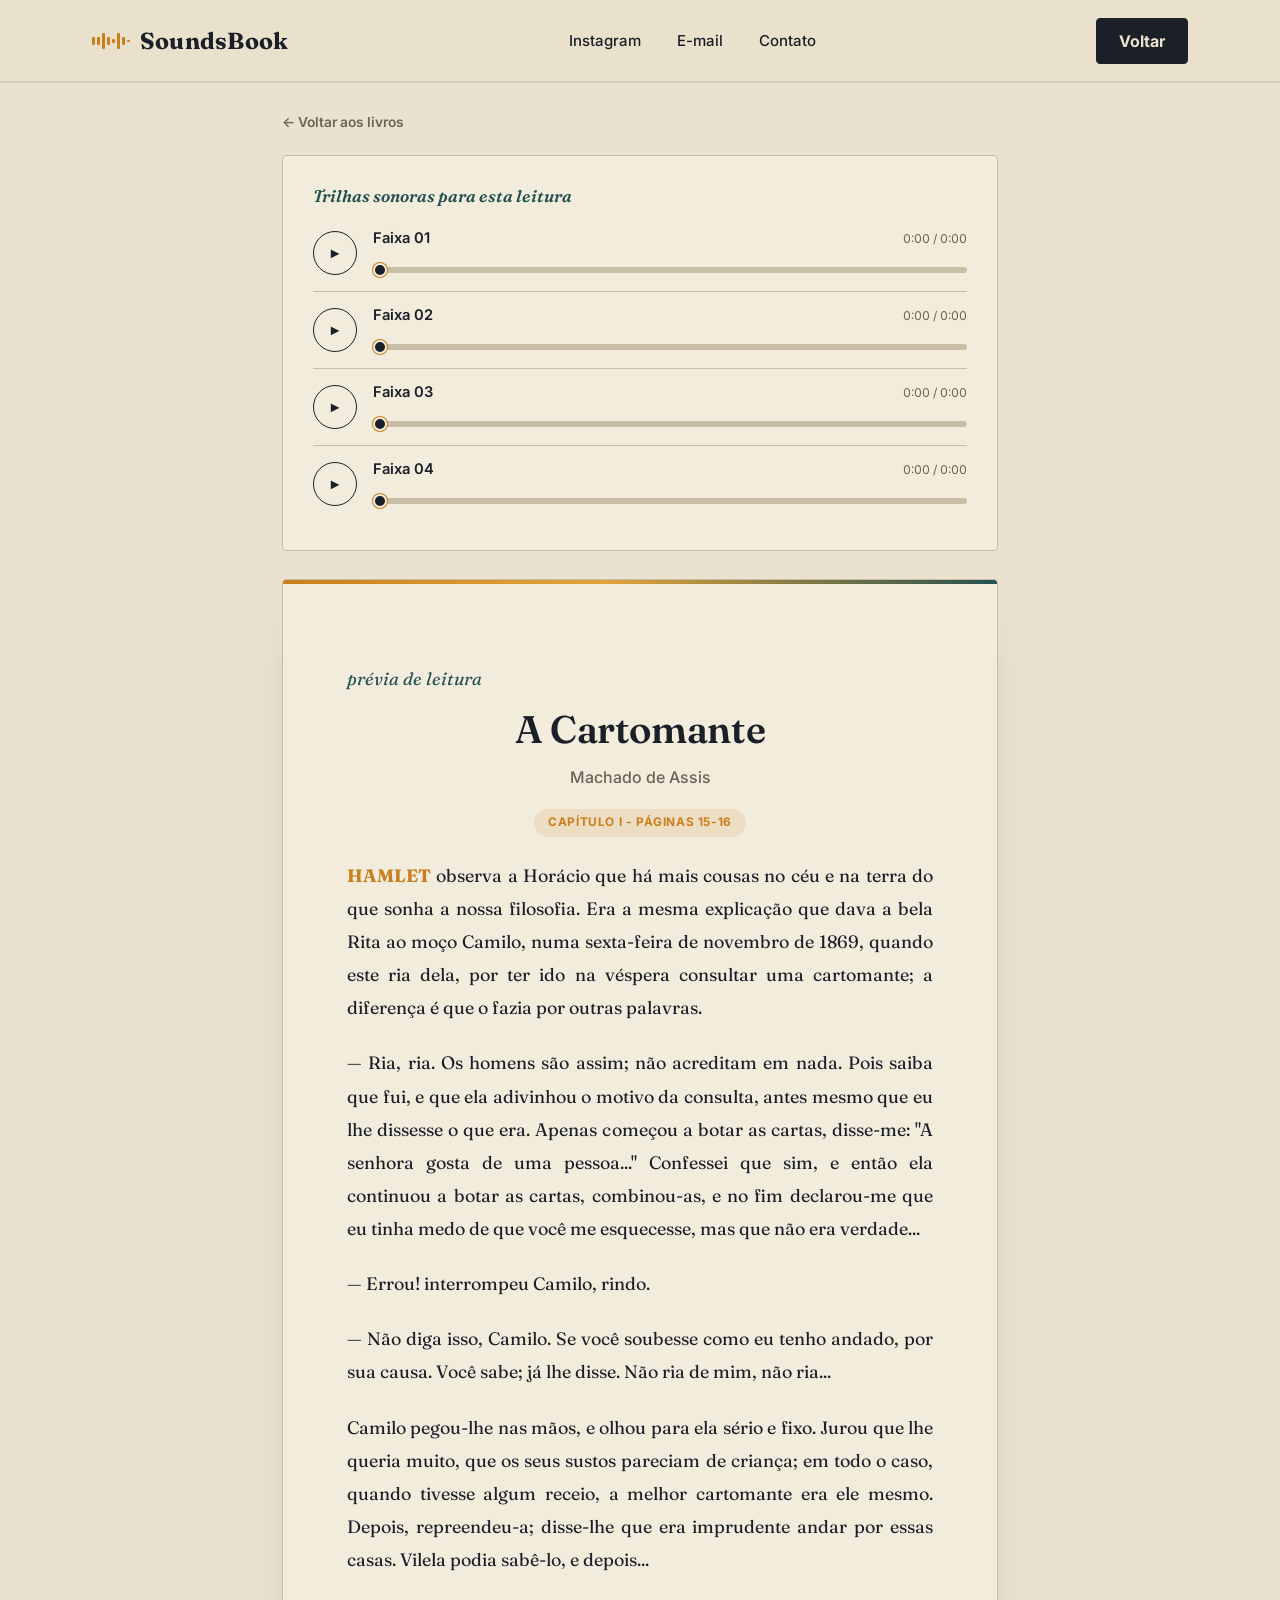
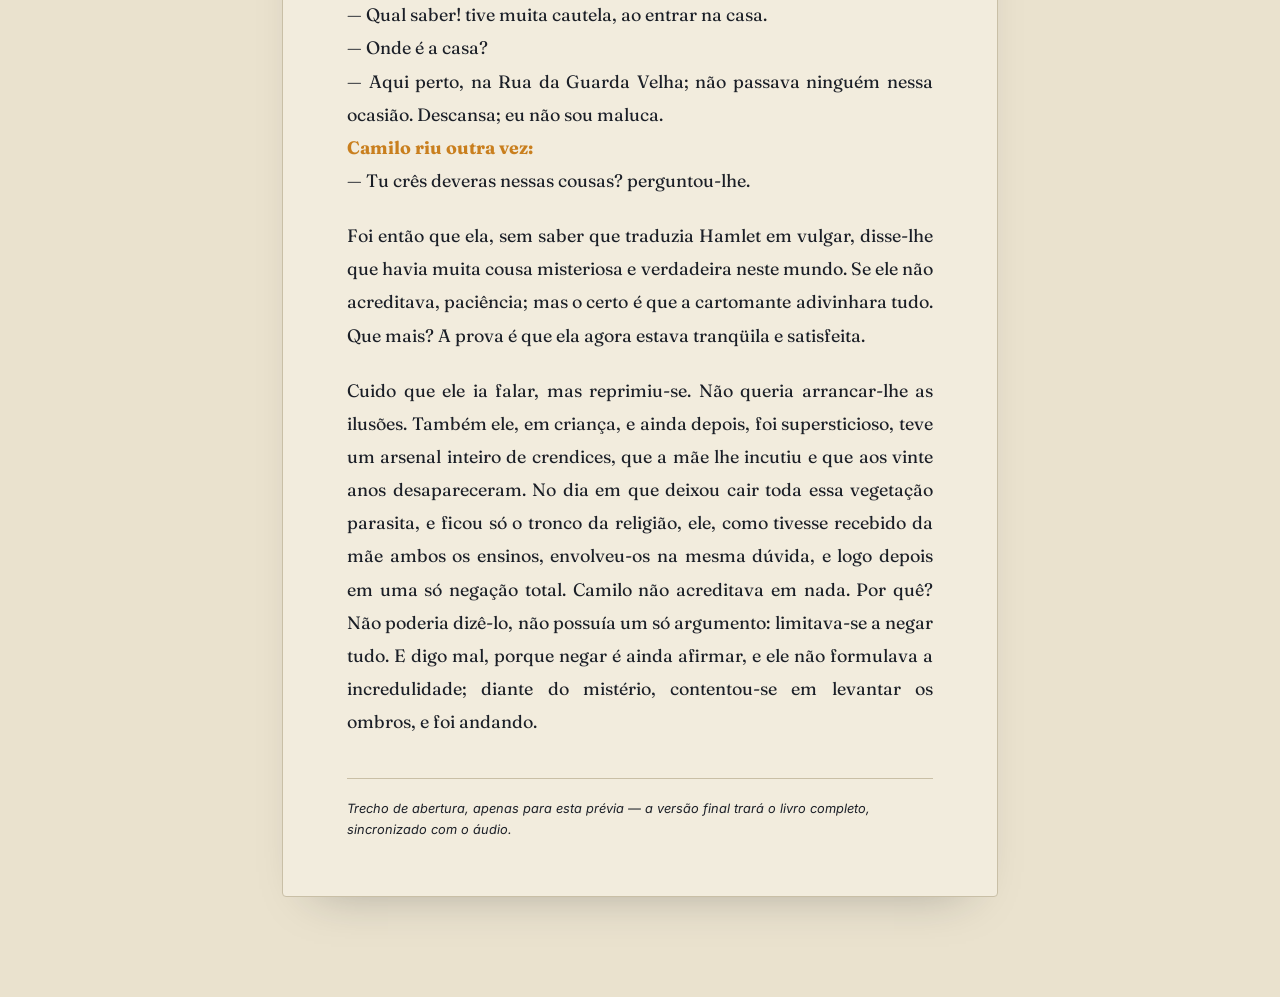
==== cartomante.html @ a09a97b8 "Upload de sites para apresentação prévia. Sites - Prévia; Confissões; Imitação de Cristo e A Cartoma" ====
<!DOCTYPE html>
<html lang="pt-BR">
<head>
    <meta charset="UTF-8">
    <meta name="viewport" content="width=device-width, initial-scale=1.0">
    <title>SoundsBook - A Cartomante - Prévia de Leitura</title>
    <link rel="stylesheet" href="cartomante.css">
    <link rel="preconnect" href="https://fonts.googleapis.com">
    <link rel="preconnect" href="https://fonts.gstatic.com" crossorigin>
    <link href="https://fonts.googleapis.com/css2?family=Fraunces:ital,opsz,wght@0,9..144,400;0,9..144,600;0,9..144,700;1,9..144,500;1,9..144,600&family=Inter:wght@400;500;600;700&display=swap" rel="stylesheet">
</head>
<body>
    <header>
        <nav>
            <a href="https://ariel1315.github.io/SoundsBook/index.html" class="logo">
                <span aria-hidden="true" class="logo_icone">
                    <span style="height: 8px; color: #E2A33B;"></span><span style="height: 8px; color: #E2A33B;"></span><span style="height: 16px; color: #23514F;"></span><span style="height: 8px; color: #E2A33B;"></span><span style="height: 4px; color: #C97F1E;"></span><span style="height: 16px; color: #E2A33B;"></span><span style="height: 8px; color: #E2A33B;"></span><span style="height: 2px; color: #23514F;"></span>
                </span>
                SoundsBook
            </a>
            <div class="menu">
                <a href="#planos">Instagram</a>
                <a href="#empresas">E-mail</a>
                <a href="#artistas">Contato</a>
            </div>
            <a href="https://ariel1315.github.io/SoundsBook/index.html" class="ler">Voltar</a>
        </nav>
    </header>

    <main>
        <div class="pagina_leitura">
            <a href="previa.html" class="trecho_voltar">&larr; Voltar aos livros</a>

            <div class="audios">
                <p class="audios_titulo">Trilhas sonoras para esta leitura</p>

                <div class="audio_player">
                    <button class="audio_botao" type="button" aria-label="Tocar Faixa 01">
                        <span class="audio_icone audio_icone_play">&#9658;</span>
                        <span class="audio_icone audio_icone_pause">&#10074;&#10074;</span>
                    </button>
                    <div class="audio_corpo">
                        <div class="audio_cabecalho">
                            <span class="audio_faixa_nome">Faixa 01</span>
                            <span class="audio_tempo"><span class="audio_atual">0:00</span> / <span class="audio_duracao">0:00</span></span>
                        </div>
                        <input class="audio_progresso" type="range" min="0" max="100" step="0.1" value="0" aria-label="Progresso da Faixa 01">
                    </div>
                    <span class="audio_ondas" aria-hidden="true"><span></span><span></span><span></span><span></span></span>
                    <audio class="audio_elemento" loop preload="metadata">
                        <source src="singer.ogg" type="audio/ogg">
                        Seu navegador não suporta o elemento de áudio.
                    </audio>
                </div>

                <div class="audio_player">
                    <button class="audio_botao" type="button" aria-label="Tocar Faixa 02">
                        <span class="audio_icone audio_icone_play">&#9658;</span>
                        <span class="audio_icone audio_icone_pause">&#10074;&#10074;</span>
                    </button>
                    <div class="audio_corpo">
                        <div class="audio_cabecalho">
                            <span class="audio_faixa_nome">Faixa 02</span>
                            <span class="audio_tempo"><span class="audio_atual">0:00</span> / <span class="audio_duracao">0:00</span></span>
                        </div>
                        <input class="audio_progresso" type="range" min="0" max="100" step="0.1" value="0" aria-label="Progresso da Faixa 02">
                    </div>
                    <span class="audio_ondas" aria-hidden="true"><span></span><span></span><span></span><span></span></span>
                    <audio class="audio_elemento" loop preload="metadata">
                        <source src="singer.ogg" type="audio/ogg">
                        Seu navegador não suporta o elemento de áudio.
                    </audio>
                </div>

                <div class="audio_player">
                    <button class="audio_botao" type="button" aria-label="Tocar Faixa 03">
                        <span class="audio_icone audio_icone_play">&#9658;</span>
                        <span class="audio_icone audio_icone_pause">&#10074;&#10074;</span>
                    </button>
                    <div class="audio_corpo">
                        <div class="audio_cabecalho">
                            <span class="audio_faixa_nome">Faixa 03</span>
                            <span class="audio_tempo"><span class="audio_atual">0:00</span> / <span class="audio_duracao">0:00</span></span>
                        </div>
                        <input class="audio_progresso" type="range" min="0" max="100" step="0.1" value="0" aria-label="Progresso da Faixa 03">
                    </div>
                    <span class="audio_ondas" aria-hidden="true"><span></span><span></span><span></span><span></span></span>
                    <audio class="audio_elemento" loop preload="metadata">
                        <source src="singer.ogg" type="audio/ogg">
                        Seu navegador não suporta o elemento de áudio.
                    </audio>
                </div>

                <div class="audio_player">
                    <button class="audio_botao" type="button" aria-label="Tocar Faixa 04">
                        <span class="audio_icone audio_icone_play">&#9658;</span>
                        <span class="audio_icone audio_icone_pause">&#10074;&#10074;</span>
                    </button>
                    <div class="audio_corpo">
                        <div class="audio_cabecalho">
                            <span class="audio_faixa_nome">Faixa 04</span>
                            <span class="audio_tempo"><span class="audio_atual">0:00</span> / <span class="audio_duracao">0:00</span></span>
                        </div>
                        <input class="audio_progresso" type="range" min="0" max="100" step="0.1" value="0" aria-label="Progresso da Faixa 04">
                    </div>
                    <span class="audio_ondas" aria-hidden="true"><span></span><span></span><span></span><span></span></span>
                    <audio class="audio_elemento" loop preload="metadata">
                        <source src="singer.ogg" type="audio/ogg">
                        Seu navegador não suporta o elemento de áudio.
                    </audio>
                </div>
            </div>

            <article class="trecho">
                <p class="trecho_leitura" style="color: #23514F;">prévia de leitura</p>
                <h1>A Cartomante</h1>
                <h3>Machado de Assis</h3>
                <span class="trecho_info">Capítulo I - páginas 15-16</span>

                <p><strong style="color: #C97F1E;">HAMLET</strong> observa a Horácio que há mais cousas no céu e na terra do que 
                sonha a nossa filosofia. Era a mesma explicação que dava a bela Rita ao 
                moço Camilo, numa sexta-feira de novembro de 1869, quando este ria dela, 
                por ter ido na véspera consultar uma cartomante; a diferença é que o fazia 
                por outras palavras.</p>
                <p>— Ria, ria. Os homens são assim; não acreditam em nada. Pois saiba que 
                fui, e que ela adivinhou o motivo da consulta, antes mesmo que eu lhe 
                dissesse o que era. Apenas começou a botar as cartas, disse-me: "A senhora 
                gosta de uma pessoa..." Confessei que sim, e então ela continuou a botar as 
                cartas, combinou-as, e no fim declarou-me que eu tinha medo de que você 
                me esquecesse, mas que não era verdade...</p>

                <p>— Errou! interrompeu Camilo, rindo.</p>

                <p>— Não diga isso, Camilo. Se você soubesse como eu tenho andado, por sua causa. Você sabe; já lhe disse. Não ria de mim, não ria...</p>

                <p>Camilo pegou-lhe nas mãos, e olhou para ela sério e fixo. Jurou que lhe 
                queria muito, que os seus sustos pareciam de criança; em todo o caso, 
                quando tivesse algum receio, a melhor cartomante era ele mesmo. Depois, 
                repreendeu-a; disse-lhe que era imprudente andar por essas casas. Vilela 
                podia sabê-lo, e depois...</p>

                <p>— Qual saber! tive muita cautela, ao entrar na casa.<br>— Onde é a casa?<br>— Aqui perto, na Rua da Guarda Velha; não passava ninguém nessa 
                ocasião. Descansa; eu não sou maluca.<br><strong style="color: #C97F1E;">Camilo riu outra vez:<br></strong>  
                — Tu crês deveras nessas cousas? perguntou-lhe. </p>

                <p>Foi então que ela, sem saber que traduzia Hamlet em vulgar, disse-lhe que 
                havia muita cousa misteriosa e verdadeira neste mundo. Se ele não 
                acreditava, paciência; mas o certo é que a cartomante adivinhara tudo. Que 
                mais? A prova é que ela agora estava tranqüila e satisfeita.</p>

                <p>Cuido que ele ia falar, mas reprimiu-se. Não queria arrancar-lhe as 
                ilusões. Também ele, em criança, e ainda depois, foi supersticioso, teve um 
                arsenal inteiro de crendices, que a mãe lhe incutiu e que aos vinte anos 
                desapareceram. No dia em que deixou cair toda essa vegetação parasita, e 
                ficou só o tronco da religião, ele, como tivesse recebido da mãe ambos os 
                ensinos, envolveu-os na mesma dúvida, e logo depois em uma só negação 
                total. Camilo não acreditava em nada. Por quê? Não poderia dizê-lo, não 
                possuía um só argumento: limitava-se a negar tudo. E digo mal, porque 
                negar é ainda afirmar, e ele não formulava a incredulidade; diante do 
                mistério, contentou-se em levantar os ombros, e foi andando.</p>

                <p class="trecho_fonte">Trecho de abertura, apenas para esta prévia — a versão final trará o livro completo, sincronizado com o áudio.</p>
            </article>
        </div>
    </main>

    <script src="confissoes.js" defer></script>

</body>
</html>
---- cartomante.css ----
@charset 'UTF-8';

* {
    margin: 0;
    padding: 0;
    box-sizing: border-box;
}

html {
    scroll-behavior: smooth;
}

body {
    font-family: 'Inter', sans-serif;
    background: #EAE2CE;
    color: #1B1f27;
    line-height: 1.5;
    -webkit-font-smoothing: antialiased;
}

a {
    color: inherit;
    text-decoration: none;
}

ul {
    list-style: none;
}

header {
    position: fixed;
    top: 0;
    left: 0;
    right: 0;
    z-index: 100;
    background-color: rgba(234, 226, 206, 0.8);
    backdrop-filter: blur(10px);
    border-bottom: 1px solid rgba(0, 0, 0, 0.1);
    box-shadow: inset 0 -1px 0 rgba(0, 0, 0, 0.1);
}

nav {
    display: flex;
    justify-content: space-between;
    align-items: center;
    padding: 18px 32px;
    max-width: 1160px;
    margin: 0 auto;
}

.logo {
    font-family: 'Fraunces', serif;
    font-weight: 700;
    font-size: 1.45rem;
    letter-spacing: 0.01em;
    display: flex;
    align-items: center;
    gap: 10px;
    color: #1B1f27;
}

.logo_icone {
    display: flex;
    align-items: center;
    gap: 2px;
    height: 18px;
}

.logo_icone span {
    width: 3px;
    background: #c97f1e;
    border-radius: 1px;
}

.ler {
    background: #1b1f27;
    color: #EAE2CE;
    padding: 10px 22px;
    border-radius: 4px;
    font-weight: bold;
    border: 1px solid #1b1f27;
}

.ler:hover {
    background: transparent;
    color: #1b1f27;
    font-weight: normal;
    transition: all 0.3s ease-in-out;
}

.menu {
    display: flex;
    gap: 36px;
    font-size: 0.94rem;
    font-weight: 500;
}

.menu a {
    position: relative;
    padding: 4px 0;
    color: #1B1f27;
}

.menu a::after {
    content: '';
    position: absolute;
    left: 0;
    bottom: 0;
    width: 0;
    height: 1.5px;
    background-color: #c97f1e;
    transition: width 0.3s ease;
}

.menu a:hover::after {
    width: 100%;
}

main {
    padding-top: 109px;
}

.pagina_leitura {
    max-width: 780px;
    margin: 0 auto;
    padding: 0 32px 100px;
}

.trecho_voltar {
    display: inline-flex;
    align-items: center;
    gap: 6px;
    font-family: 'Inter', sans-serif;
    font-size: 0.86rem;
    font-weight: 600;
    color: #6B6355;
    margin-bottom: 22px;
    transition: color 0.2s ease;
}

.trecho_voltar:hover {
    color: #1b1f27;
}


.audios {
    background: #F2ECDD;
    border: 1px solid #C9BFA6;
    border-radius: 4px;
    padding: 28px 30px;
    margin-bottom: 28px;
}

.audios_titulo {
    font-family: 'Fraunces', serif;
    font-style: italic;
    font-weight: 600;
    font-size: 1.05rem;
    color: #23514F;
    margin-bottom: 18px;
}

.audio_player {
    display: flex;
    align-items: center;
    gap: 16px;
    padding: 12px 0;
    border-top: 1px solid #C9BFA6;
}

.audio_player:first-of-type {
    border-top: none;
    padding-top: 0;
}

.audio_botao {
    flex: 0 0 auto;
    width: 44px;
    height: 44px;
    border-radius: 50%;
    border: 1.5px solid #1b1f27;
    background: transparent;
    color: #1b1f27;
    font-size: 0.9rem;
    cursor: pointer;
    display: flex;
    align-items: center;
    justify-content: center;
    transition: background 0.2s ease, color 0.2s ease, border-color 0.2s ease;
}

.audio_botao:hover {
    background: #1b1f27;
    color: #EAE2CE;
}

.audio_icone {
    display: block;
    line-height: 1;
}

.audio_icone_pause {
    display: none;
    font-size: 0.78rem;
    letter-spacing: -1px;
}

.audio_player.tocando .audio_botao {
    background: #C97F1E;
    border-color: #C97F1E;
    color: #1b1f27;
}

.audio_player.tocando .audio_icone_play {
    display: none;
}

.audio_player.tocando .audio_icone_pause {
    display: block;
}

.audio_corpo {
    flex: 1;
    min-width: 0;
}

.audio_cabecalho {
    display: flex;
    align-items: baseline;
    justify-content: space-between;
    gap: 10px;
    margin-bottom: 6px;
}

.audio_faixa_nome {
    font-size: 0.92rem;
    font-weight: 600;
    color: #1b1f27;
}

.audio_tempo {
    flex: 0 0 auto;
    font-size: 0.76rem;
    font-variant-numeric: tabular-nums;
    color: #6B6355;
}


.audio_progresso {
    -webkit-appearance: none;
    appearance: none;
    width: 100%;
    height: 6px;
    border-radius: 4px;
    background: linear-gradient(to right, #C97F1E var(--progresso, 0%), #C9BFA6 var(--progresso, 0%));
    cursor: pointer;
    outline: none;
}

.audio_progresso::-webkit-slider-thumb {
    -webkit-appearance: none;
    appearance: none;
    width: 14px;
    height: 14px;
    border-radius: 50%;
    background: #1b1f27;
    border: 2px solid #F2ECDD;
    box-shadow: 0 0 0 1px #C97F1E;
    cursor: pointer;
    margin-top: 0;
}

.audio_progresso::-moz-range-thumb {
    width: 14px;
    height: 14px;
    border-radius: 50%;
    background: #1b1f27;
    border: 2px solid #F2ECDD;
    box-shadow: 0 0 0 1px #C97F1E;
    cursor: pointer;
}

.audio_progresso::-moz-range-track {
    height: 6px;
    border-radius: 4px;
    background: transparent;
}

.audio_ondas {
    flex: 0 0 auto;
    display: none;
    align-items: flex-end;
    gap: 2px;
    height: 18px;
    width: 20px;
}

.audio_player.tocando .audio_ondas {
    display: flex;
}

.audio_ondas span {
    width: 3px;
    background: #C97F1E;
    border-radius: 1px;
    height: 4px;
    transform-origin: bottom;
    animation: onda 0.9s ease-in-out infinite;
}

.audio_ondas span:nth-child(2) {
    animation-delay: 0.15s;
}

.audio_ondas span:nth-child(3) {
    animation-delay: 0.3s;
}

.audio_ondas span:nth-child(4) {
    animation-delay: 0.45s;
}

@keyframes onda {
    0%, 100% {
        height: 4px;
    }
    50% {
        height: 18px;
    }
}


.trecho {
    background: #F2ECDD;
    border: 1px solid #C9BFA6;
    border-radius: 4px;
    padding: 56px 64px;
    box-shadow: 0 24px 48px -32px rgba(27, 31, 39, 0.35);
    position: relative;
    overflow: hidden;
}

.trecho::before {
    content: '';
    position: absolute;
    top: 0;
    left: 0;
    right: 0;
    height: 4px;
    background: linear-gradient(90deg, #C97F1E, #E2A33B 45%, #23514F);
}

.trecho_leitura {
    font-family: 'Fraunces', serif;
    font-style: italic;
    font-size: 0.98rem;
    text-align: center;
    margin-bottom: 6px;
}

.trecho h1 {
    font-family: 'Fraunces', serif;
    font-weight: 600;
    font-size: 2.4rem;
    letter-spacing: -0.01em;
    text-align: center;
}

.trecho h3 {
    font-family: 'Inter', sans-serif;
    font-weight: 500;
    font-size: 1rem;
    color: #6B6355;
    text-align: center;
    margin-top: 6px;
}

.trecho_info {
    display: block;
    width: fit-content;
    margin: 20px auto 0;
    font-family: 'Inter', sans-serif;
    font-size: 0.74rem;
    font-weight: 700;
    letter-spacing: 0.05em;
    text-transform: uppercase;
    color: #C97F1E;
    background: rgba(201, 127, 30, 0.14);
    padding: 5px 14px;
    border-radius: 20px;
}

.trecho h4 {
    font-family: 'Fraunces', serif;
    font-style: italic;
    font-weight: 600;
    font-size: 1.2rem;
    color: #1b1f27;
    text-align: center;
    margin-top: 44px;
    padding-top: 28px;
    border-top: 1px solid #C9BFA6;
}

.trecho p {
    font-family: 'Fraunces', serif;
    font-size: 1.12rem;
    line-height: 1.85;
    color: #1B1f27;
    text-align: justify;
    hyphens: auto;
    margin-top: 22px;
}

.trecho p:first-of-type {
    margin-top: 26px;
}

.versiculo {
    font-family: 'Inter', sans-serif;
    font-weight: 700;
    font-size: 0.7rem;
    color: #C97F1E;
    margin-right: 4px;
}

.trecho_fonte {
    font-family: 'Inter', sans-serif !important;
    font-style: italic;
    font-size: 0.8rem !important;
    line-height: 1.6 !important;
    color: #9B9273;
    text-align: left !important;
    margin-top: 40px !important;
    padding-top: 20px;
    border-top: 1px solid #C9BFA6;
}


@media (max-width: 900px) {
    .menu {
        display: none;
    }

    .trecho {
        padding: 40px 28px;
    }

    .trecho h1 {
        font-size: 1.9rem;
    }
}

@media (max-width: 560px) {
    .pagina_leitura {
        padding: 0 20px 70px;
    }

    .audios {
        padding: 22px 18px;
    }

    .audio_player {
        gap: 10px;
    }

    .audio_botao {
        width: 38px;
        height: 38px;
        font-size: 0.78rem;
    }

    .audio_faixa_nome {
        font-size: 0.86rem;
    }

    .audio_tempo {
        font-size: 0.7rem;
    }

    .audio_ondas {
        display: none !important;
    }

    .trecho {
        padding: 32px 20px;
    }

    .trecho p {
        text-align: left;
        hyphens: none;
    }
}

@media (max-width: 380px) {
    .audio_cabecalho {
        flex-direction: column;
        align-items: flex-start;
        gap: 2px;
    }
}
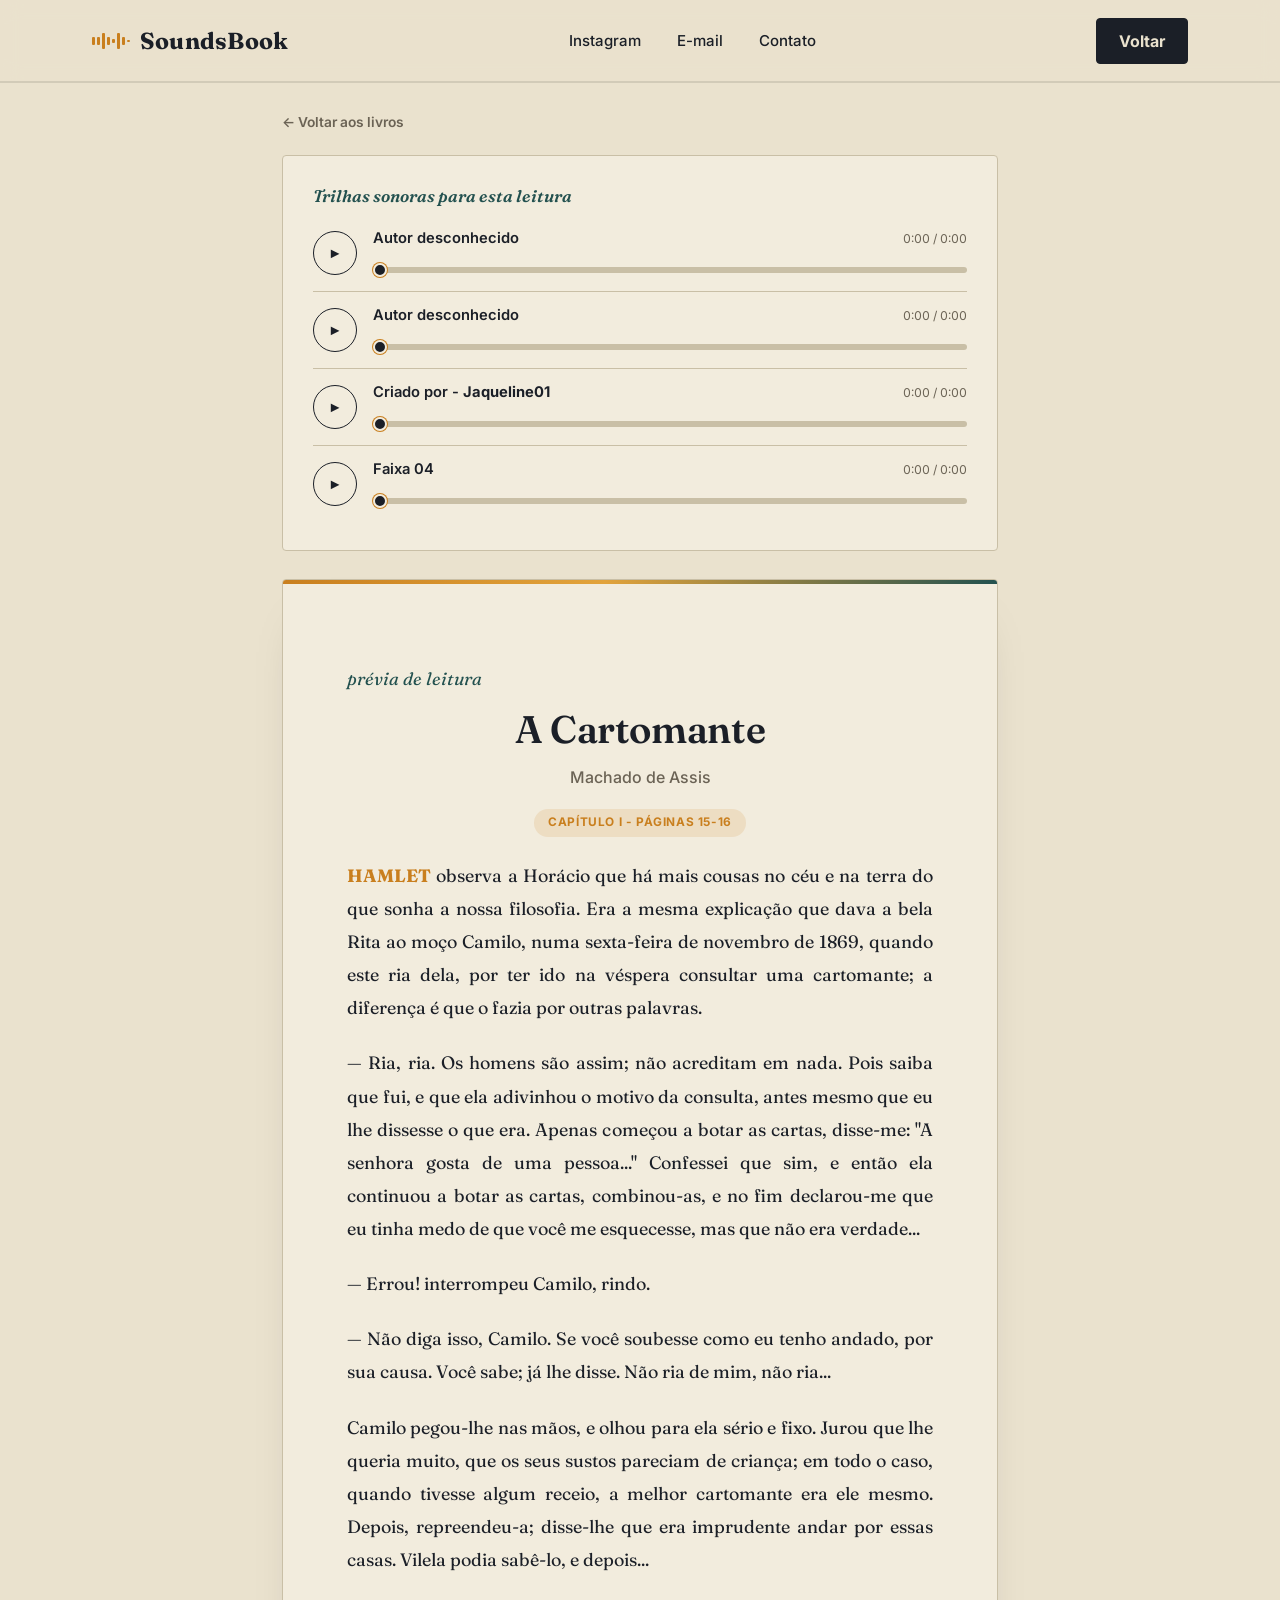
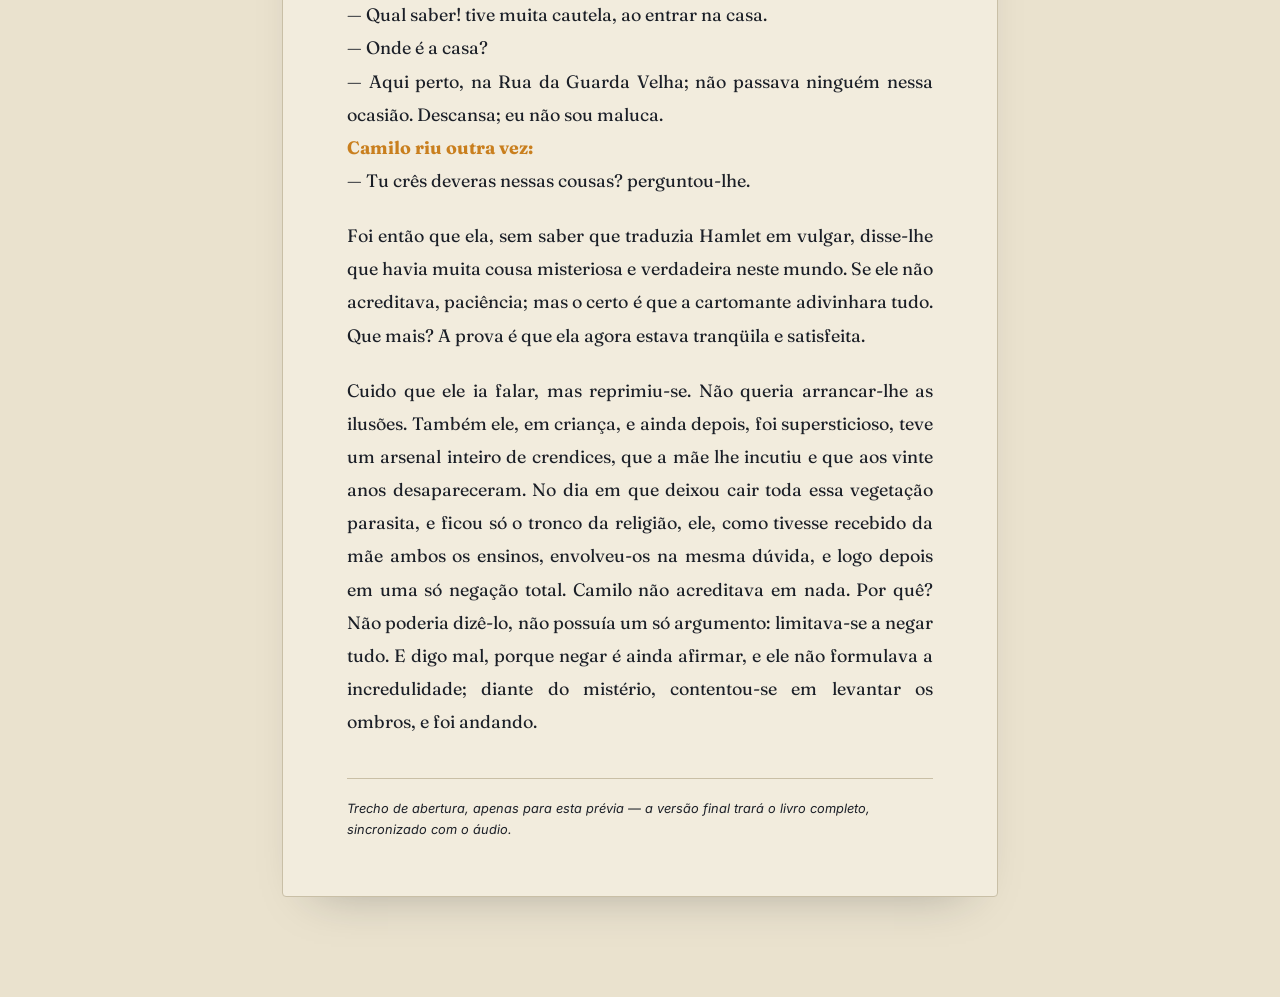
==== commit 3c3dcdcb: "Fix HTML encoding issues in cartomante.html" ====
--- a/cartomante.html
+++ b/cartomante.html
@@ -19,8 +19,8 @@
                 SoundsBook
             </a>
             <div class="menu">
-                <a href="#planos">Instagram</a>
-                <a href="#empresas">E-mail</a>
+                <a href="https://www.instagram.com/sounds.book/?utm_source=ig_web_button_share_sheet">Instagram</a>
+                <a href="sunds.book1@gmail.com">E-mail</a>
                 <a href="#artistas">Contato</a>
             </div>
             <a href="https://ariel1315.github.io/SoundsBook/index.html" class="ler">Voltar</a>
@@ -41,14 +41,14 @@
                     </button>
                     <div class="audio_corpo">
                         <div class="audio_cabecalho">
-                            <span class="audio_faixa_nome">Faixa 01</span>
+                            <span class="audio_faixa_nome">Autor desconhecido</span>
                             <span class="audio_tempo"><span class="audio_atual">0:00</span> / <span class="audio_duracao">0:00</span></span>
                         </div>
                         <input class="audio_progresso" type="range" min="0" max="100" step="0.1" value="0" aria-label="Progresso da Faixa 01">
                     </div>
                     <span class="audio_ondas" aria-hidden="true"><span></span><span></span><span></span><span></span></span>
                     <audio class="audio_elemento" loop preload="metadata">
-                        <source src="singer.ogg" type="audio/ogg">
+                        <source src="faixa1.mp4" type="audio/mp4">
                         Seu navegador não suporta o elemento de áudio.
                     </audio>
                 </div>
@@ -60,14 +60,14 @@
                     </button>
                     <div class="audio_corpo">
                         <div class="audio_cabecalho">
-                            <span class="audio_faixa_nome">Faixa 02</span>
+                            <span class="audio_faixa_nome">Autor desconhecido</span>
                             <span class="audio_tempo"><span class="audio_atual">0:00</span> / <span class="audio_duracao">0:00</span></span>
                         </div>
                         <input class="audio_progresso" type="range" min="0" max="100" step="0.1" value="0" aria-label="Progresso da Faixa 02">
                     </div>
                     <span class="audio_ondas" aria-hidden="true"><span></span><span></span><span></span><span></span></span>
                     <audio class="audio_elemento" loop preload="metadata">
-                        <source src="singer.ogg" type="audio/ogg">
+                        <source src="Faixa2.mp4" type="audio/mp4">
                         Seu navegador não suporta o elemento de áudio.
                     </audio>
                 </div>
@@ -79,14 +79,14 @@
                     </button>
                     <div class="audio_corpo">
                         <div class="audio_cabecalho">
-                            <span class="audio_faixa_nome">Faixa 03</span>
+                            <span class="audio_faixa_nome">Criado por - <strong>Jaqueline01</strong></span>
                             <span class="audio_tempo"><span class="audio_atual">0:00</span> / <span class="audio_duracao">0:00</span></span>
                         </div>
                         <input class="audio_progresso" type="range" min="0" max="100" step="0.1" value="0" aria-label="Progresso da Faixa 03">
                     </div>
                     <span class="audio_ondas" aria-hidden="true"><span></span><span></span><span></span><span></span></span>
                     <audio class="audio_elemento" loop preload="metadata">
-                        <source src="singer.ogg" type="audio/ogg">
+                        <source src="jaque.mp4" type="audio/mp4">
                         Seu navegador não suporta o elemento de áudio.
                     </audio>
                 </div>
@@ -167,4 +167,4 @@
     <script src="confissoes.js" defer></script>
 
 </body>
-</html>+</html>
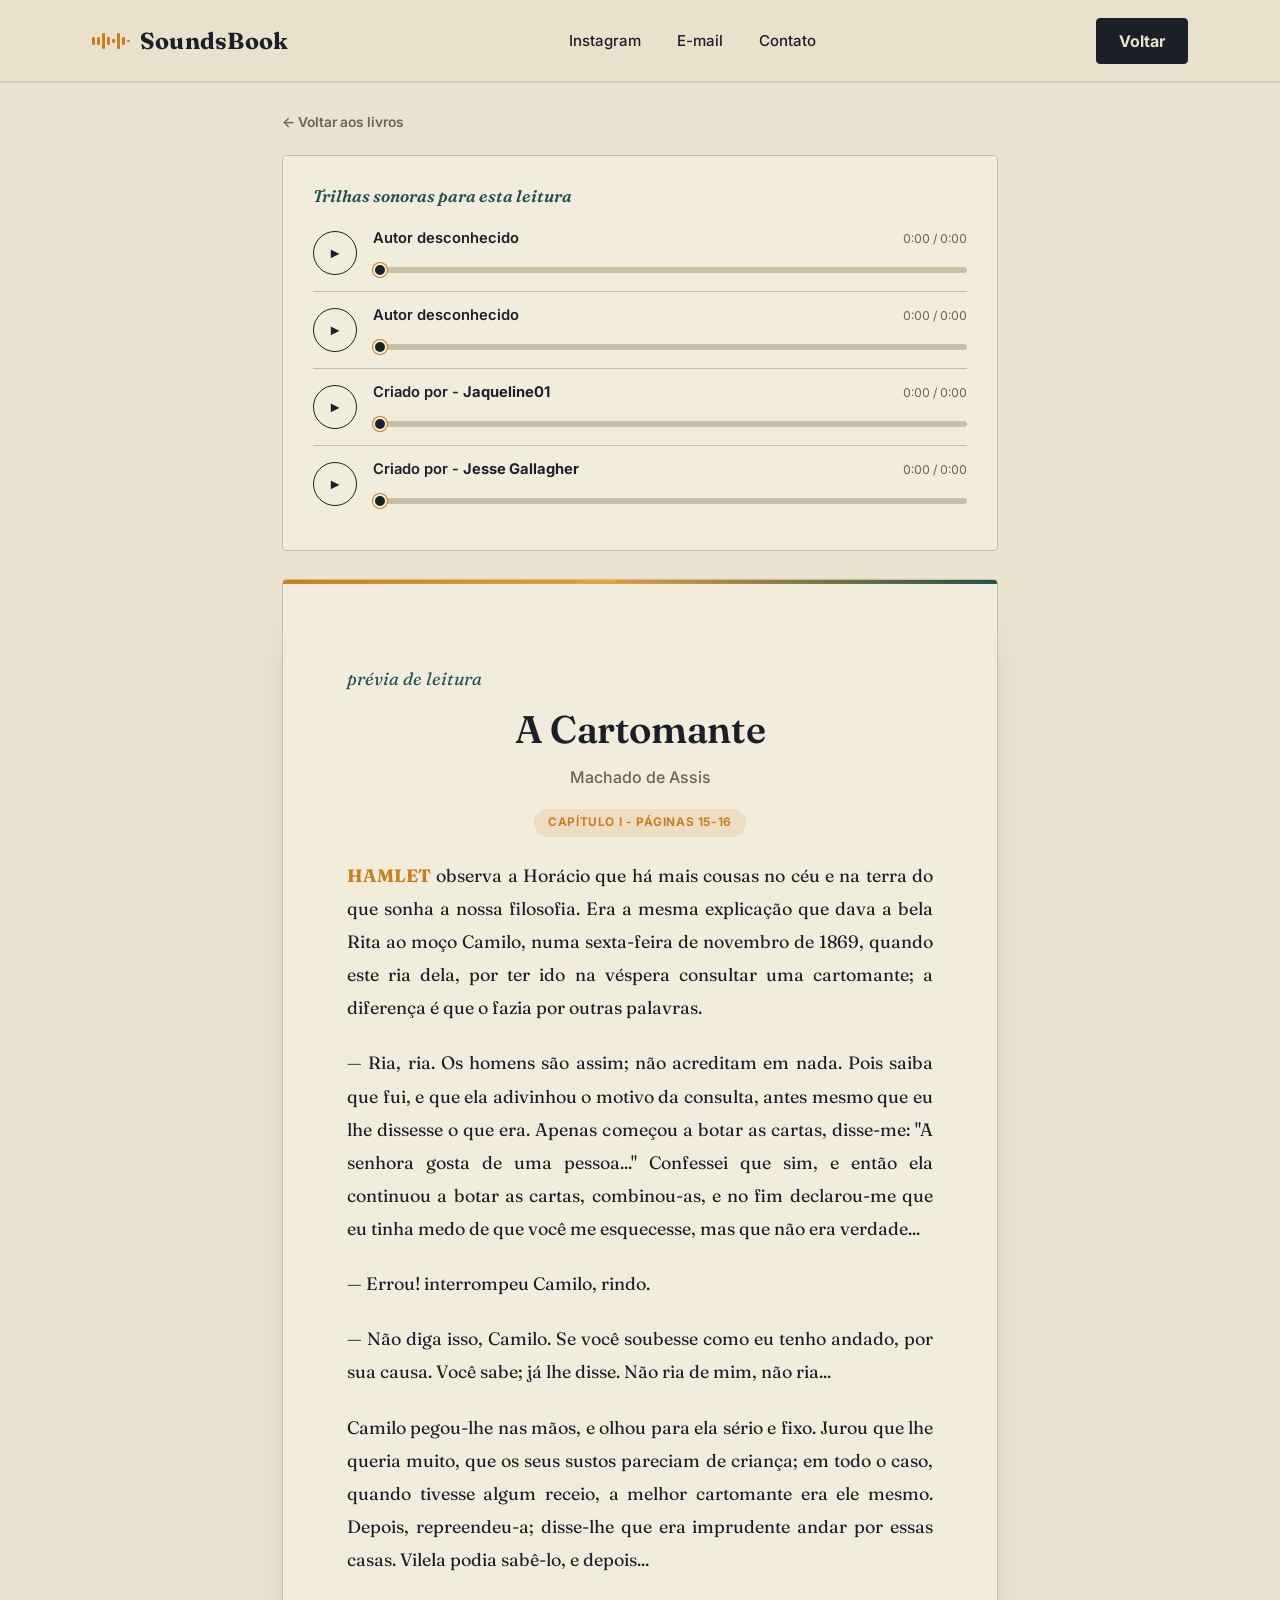
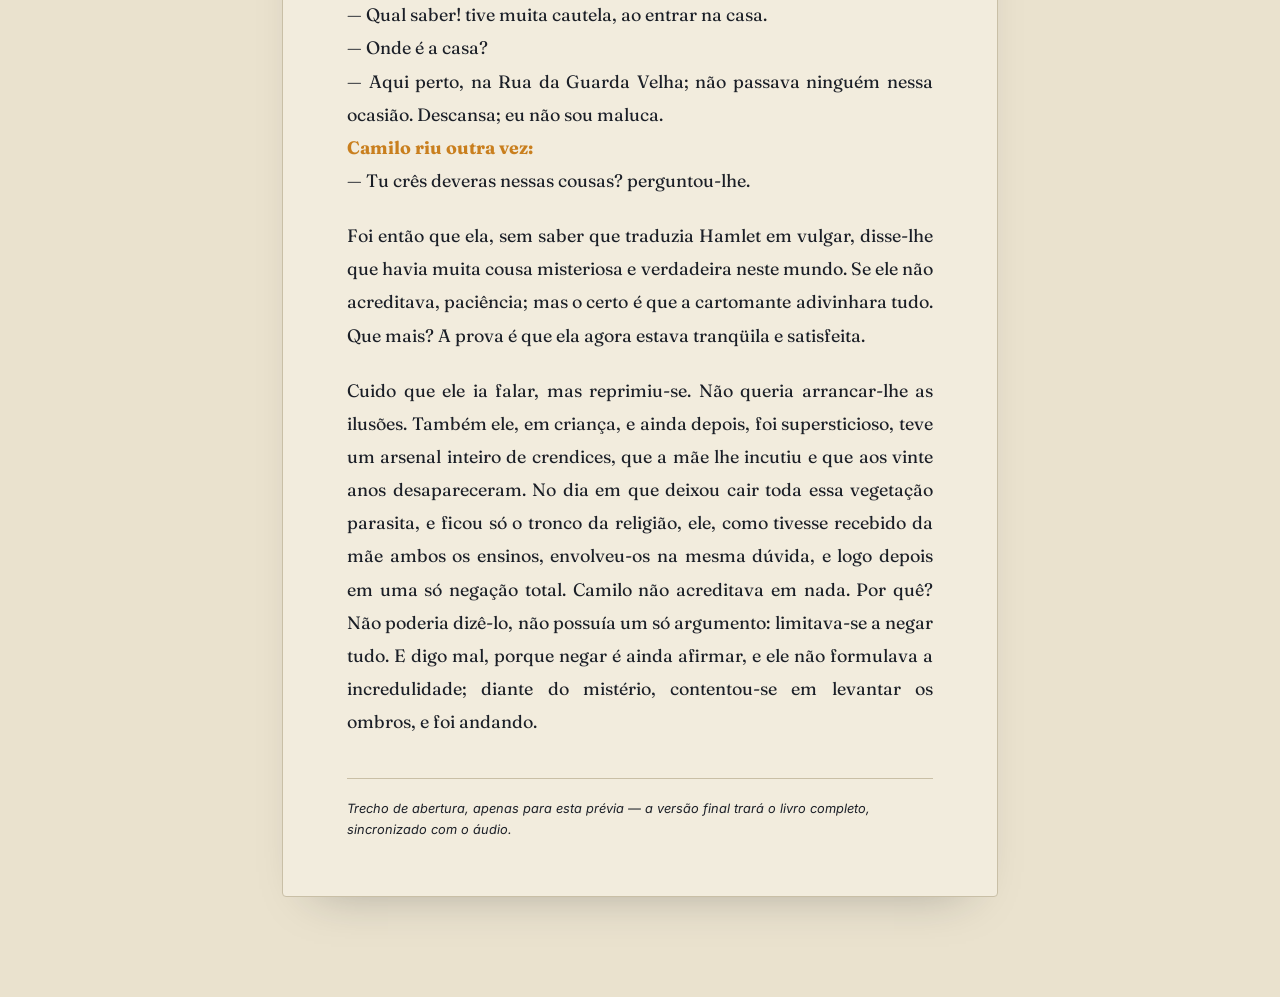
==== commit 3034e4d2: "Fix HTML formatting and restore content" ====
--- a/cartomante.html
+++ b/cartomante.html
@@ -98,14 +98,14 @@
                     </button>
                     <div class="audio_corpo">
                         <div class="audio_cabecalho">
-                            <span class="audio_faixa_nome">Faixa 04</span>
+                            <span class="audio_faixa_nome">Criado por - <strong>Jesse Gallagher</strong></span>
                             <span class="audio_tempo"><span class="audio_atual">0:00</span> / <span class="audio_duracao">0:00</span></span>
                         </div>
                         <input class="audio_progresso" type="range" min="0" max="100" step="0.1" value="0" aria-label="Progresso da Faixa 04">
                     </div>
                     <span class="audio_ondas" aria-hidden="true"><span></span><span></span><span></span><span></span></span>
                     <audio class="audio_elemento" loop preload="metadata">
-                        <source src="singer.ogg" type="audio/ogg">
+                        <source src="Spirit of Fire - Jesse Gallagher.mp3" type="audio/mpeg">
                         Seu navegador não suporta o elemento de áudio.
                     </audio>
                 </div>
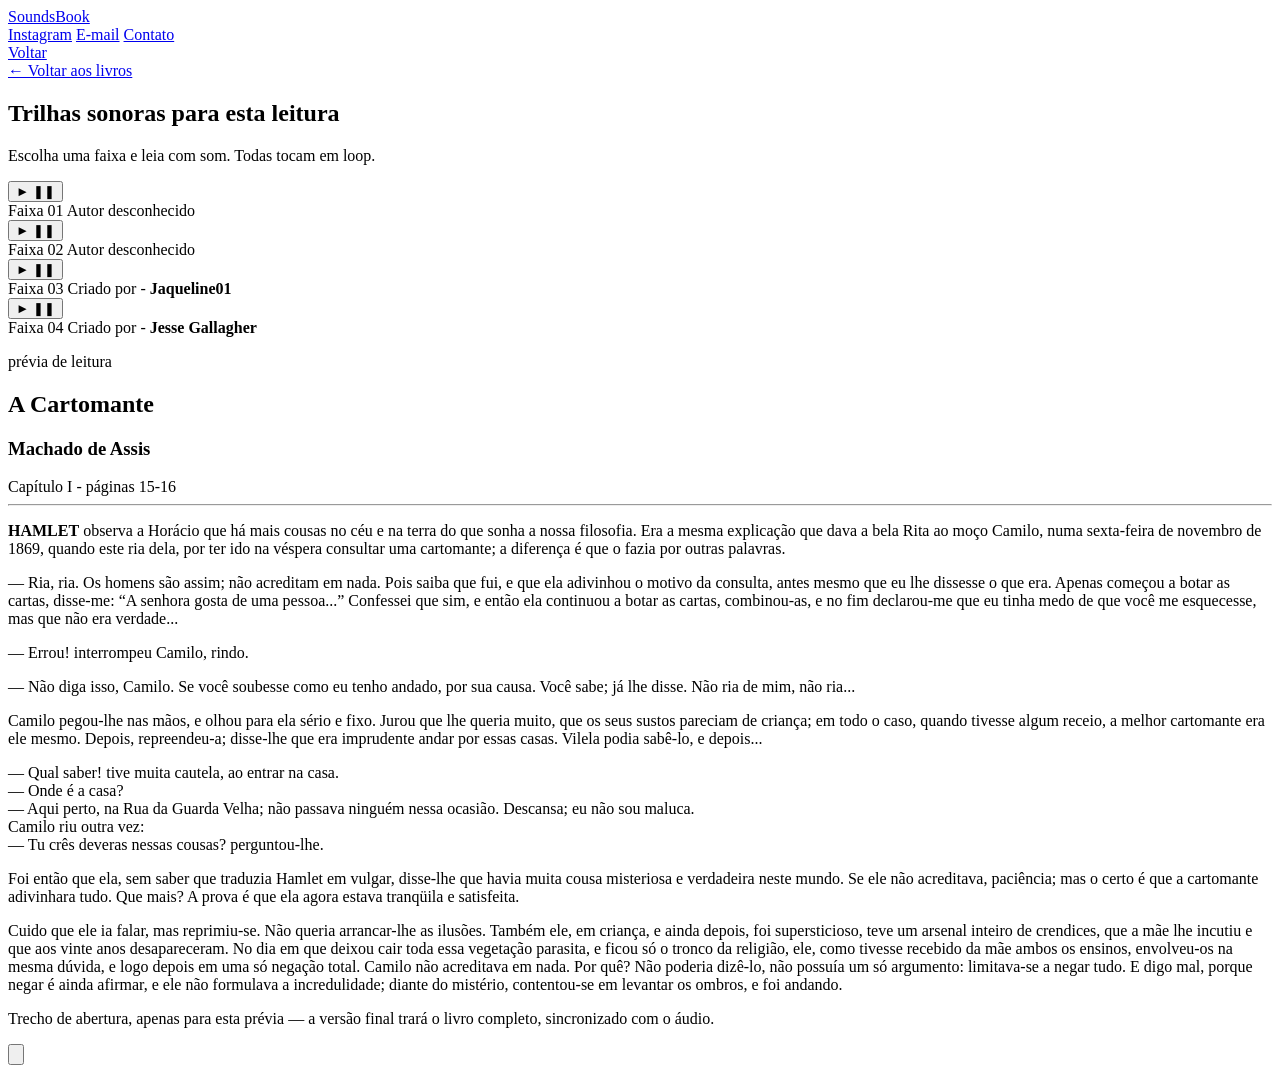
==== commit ed6d8356: "Refactor cartomante.html with new styles and scripts Updated the HTML structure and linked new CSS a" ====
--- a/cartomante.html
+++ b/cartomante.html
@@ -4,7 +4,8 @@
     <meta charset="UTF-8">
     <meta name="viewport" content="width=device-width, initial-scale=1.0">
     <title>SoundsBook - A Cartomante - Prévia de Leitura</title>
-    <link rel="stylesheet" href="cartomante.css">
+    <link rel="stylesheet" href="leitura.css">
+    <script src="modo_escuro.js"></script>
     <link rel="preconnect" href="https://fonts.googleapis.com">
     <link rel="preconnect" href="https://fonts.gstatic.com" crossorigin>
     <link href="https://fonts.googleapis.com/css2?family=Fraunces:ital,opsz,wght@0,9..144,400;0,9..144,600;0,9..144,700;1,9..144,500;1,9..144,600&family=Inter:wght@400;500;600;700&display=swap" rel="stylesheet">
@@ -19,8 +20,8 @@
                 SoundsBook
             </a>
             <div class="menu">
-                <a href="https://www.instagram.com/sounds.book/?utm_source=ig_web_button_share_sheet">Instagram</a>
-                <a href="sunds.book1@gmail.com">E-mail</a>
+                <a href="https://www.instagram.com/sounds.book/" target="_blank" rel="noopener">Instagram</a>
+                <a href="mailto:sunds.book1@gmail.com">E-mail</a>
                 <a href="#artistas">Contato</a>
             </div>
             <a href="https://ariel1315.github.io/SoundsBook/index.html" class="ler">Voltar</a>
@@ -31,140 +32,116 @@
         <div class="pagina_leitura">
             <a href="previa.html" class="trecho_voltar">&larr; Voltar aos livros</a>
 
-            <div class="audios">
-                <p class="audios_titulo">Trilhas sonoras para esta leitura</p>
-
-                <div class="audio_player">
-                    <button class="audio_botao" type="button" aria-label="Tocar Faixa 01">
-                        <span class="audio_icone audio_icone_play">&#9658;</span>
-                        <span class="audio_icone audio_icone_pause">&#10074;&#10074;</span>
-                    </button>
-                    <div class="audio_corpo">
-                        <div class="audio_cabecalho">
-                            <span class="audio_faixa_nome">Autor desconhecido</span>
-                            <span class="audio_tempo"><span class="audio_atual">0:00</span> / <span class="audio_duracao">0:00</span></span>
-                        </div>
-                        <input class="audio_progresso" type="range" min="0" max="100" step="0.1" value="0" aria-label="Progresso da Faixa 01">
+            <section class="audios" aria-labelledby="audiosTitulo">
+                <div class="audios_cabecalho">
+                    <span class="audios_icone" aria-hidden="true"><span></span><span></span><span></span><span></span><span></span></span>
+                    <div>
+                        <h2 class="audios_titulo" id="audiosTitulo">Trilhas sonoras para esta leitura</h2>
+                        <p class="audios_sub">Escolha uma faixa e leia com som. Todas tocam em loop.</p>
                     </div>
-                    <span class="audio_ondas" aria-hidden="true"><span></span><span></span><span></span><span></span></span>
-                    <audio class="audio_elemento" loop preload="metadata">
-                        <source src="faixa1.mp4" type="audio/mp4">
-                        Seu navegador não suporta o elemento de áudio.
-                    </audio>
                 </div>
 
-                <div class="audio_player">
-                    <button class="audio_botao" type="button" aria-label="Tocar Faixa 02">
-                        <span class="audio_icone audio_icone_play">&#9658;</span>
-                        <span class="audio_icone audio_icone_pause">&#10074;&#10074;</span>
-                    </button>
-                    <div class="audio_corpo">
-                        <div class="audio_cabecalho">
-                            <span class="audio_faixa_nome">Autor desconhecido</span>
-                            <span class="audio_tempo"><span class="audio_atual">0:00</span> / <span class="audio_duracao">0:00</span></span>
+                <div class="audios_grade">
+                    <div class="audio_player">
+                        <button class="audio_botao" type="button" aria-label="Tocar Faixa 01">
+                            <span class="audio_icone audio_icone_play">&#9658;</span>
+                            <span class="audio_icone audio_icone_pause">&#10074;&#10074;</span>
+                        </button>
+                        <div class="audio_texto">
+                            <span class="audio_faixa_nome">Faixa 01</span>
+                            <span class="audio_autor">Autor desconhecido</span>
                         </div>
-                        <input class="audio_progresso" type="range" min="0" max="100" step="0.1" value="0" aria-label="Progresso da Faixa 02">
+                        <span class="audio_ondas" aria-hidden="true"><span></span><span></span><span></span><span></span></span>
+                        <audio class="audio_elemento" loop preload="none">
+                            <source src="faixa1.mp4" type="audio/mp4">
+                            Seu navegador não suporta o elemento de áudio.
+                        </audio>
                     </div>
-                    <span class="audio_ondas" aria-hidden="true"><span></span><span></span><span></span><span></span></span>
-                    <audio class="audio_elemento" loop preload="metadata">
-                        <source src="Faixa2.mp4" type="audio/mp4">
-                        Seu navegador não suporta o elemento de áudio.
-                    </audio>
+
+                    <div class="audio_player">
+                        <button class="audio_botao" type="button" aria-label="Tocar Faixa 02">
+                            <span class="audio_icone audio_icone_play">&#9658;</span>
+                            <span class="audio_icone audio_icone_pause">&#10074;&#10074;</span>
+                        </button>
+                        <div class="audio_texto">
+                            <span class="audio_faixa_nome">Faixa 02</span>
+                            <span class="audio_autor">Autor desconhecido</span>
+                        </div>
+                        <span class="audio_ondas" aria-hidden="true"><span></span><span></span><span></span><span></span></span>
+                        <audio class="audio_elemento" loop preload="none">
+                            <source src="Faixa2.mp4" type="audio/mp4">
+                            Seu navegador não suporta o elemento de áudio.
+                        </audio>
+                    </div>
+
+                    <div class="audio_player">
+                        <button class="audio_botao" type="button" aria-label="Tocar Faixa 03">
+                            <span class="audio_icone audio_icone_play">&#9658;</span>
+                            <span class="audio_icone audio_icone_pause">&#10074;&#10074;</span>
+                        </button>
+                        <div class="audio_texto">
+                            <span class="audio_faixa_nome">Faixa 03</span>
+                            <span class="audio_autor">Criado por - <strong>Jaqueline01</strong></span>
+                        </div>
+                        <span class="audio_ondas" aria-hidden="true"><span></span><span></span><span></span><span></span></span>
+                        <audio class="audio_elemento" loop preload="none">
+                            <source src="jaque.mp4" type="audio/mp4">
+                            Seu navegador não suporta o elemento de áudio.
+                        </audio>
+                    </div>
+
+                    <div class="audio_player">
+                        <button class="audio_botao" type="button" aria-label="Tocar Faixa 04">
+                            <span class="audio_icone audio_icone_play">&#9658;</span>
+                            <span class="audio_icone audio_icone_pause">&#10074;&#10074;</span>
+                        </button>
+                        <div class="audio_texto">
+                            <span class="audio_faixa_nome">Faixa 04</span>
+                            <span class="audio_autor">Criado por - <strong>Jesse Gallagher</strong></span>
+                        </div>
+                        <span class="audio_ondas" aria-hidden="true"><span></span><span></span><span></span><span></span></span>
+                        <audio class="audio_elemento" loop preload="none">
+                            <source src="Spirit%20of%20Fire%20-%20Jesse%20Gallagher.mp3" type="audio/mpeg">
+                            Seu navegador não suporta o elemento de áudio.
+                        </audio>
+                    </div>
                 </div>
-
-                <div class="audio_player">
-                    <button class="audio_botao" type="button" aria-label="Tocar Faixa 03">
-                        <span class="audio_icone audio_icone_play">&#9658;</span>
-                        <span class="audio_icone audio_icone_pause">&#10074;&#10074;</span>
-                    </button>
-                    <div class="audio_corpo">
-                        <div class="audio_cabecalho">
-                            <span class="audio_faixa_nome">Criado por - <strong>Jaqueline01</strong></span>
-                            <span class="audio_tempo"><span class="audio_atual">0:00</span> / <span class="audio_duracao">0:00</span></span>
-                        </div>
-                        <input class="audio_progresso" type="range" min="0" max="100" step="0.1" value="0" aria-label="Progresso da Faixa 03">
-                    </div>
-                    <span class="audio_ondas" aria-hidden="true"><span></span><span></span><span></span><span></span></span>
-                    <audio class="audio_elemento" loop preload="metadata">
-                        <source src="jaque.mp4" type="audio/mp4">
-                        Seu navegador não suporta o elemento de áudio.
-                    </audio>
-                </div>
-
-                <div class="audio_player">
-                    <button class="audio_botao" type="button" aria-label="Tocar Faixa 04">
-                        <span class="audio_icone audio_icone_play">&#9658;</span>
-                        <span class="audio_icone audio_icone_pause">&#10074;&#10074;</span>
-                    </button>
-                    <div class="audio_corpo">
-                        <div class="audio_cabecalho">
-                            <span class="audio_faixa_nome">Criado por - <strong>Jesse Gallagher</strong></span>
-                            <span class="audio_tempo"><span class="audio_atual">0:00</span> / <span class="audio_duracao">0:00</span></span>
-                        </div>
-                        <input class="audio_progresso" type="range" min="0" max="100" step="0.1" value="0" aria-label="Progresso da Faixa 04">
-                    </div>
-                    <span class="audio_ondas" aria-hidden="true"><span></span><span></span><span></span><span></span></span>
-                    <audio class="audio_elemento" loop preload="metadata">
-                        <source src="Spirit of Fire - Jesse Gallagher.mp3" type="audio/mpeg">
-                        Seu navegador não suporta o elemento de áudio.
-                    </audio>
-                </div>
-            </div>
+            </section>
 
             <article class="trecho">
-                <p class="trecho_leitura" style="color: #23514F;">prévia de leitura</p>
+                <p class="trecho_leitura">prévia de leitura</p>
                 <h1>A Cartomante</h1>
                 <h3>Machado de Assis</h3>
                 <span class="trecho_info">Capítulo I - páginas 15-16</span>
 
-                <p><strong style="color: #C97F1E;">HAMLET</strong> observa a Horácio que há mais cousas no céu e na terra do que 
-                sonha a nossa filosofia. Era a mesma explicação que dava a bela Rita ao 
-                moço Camilo, numa sexta-feira de novembro de 1869, quando este ria dela, 
-                por ter ido na véspera consultar uma cartomante; a diferença é que o fazia 
-                por outras palavras.</p>
-                <p>— Ria, ria. Os homens são assim; não acreditam em nada. Pois saiba que 
-                fui, e que ela adivinhou o motivo da consulta, antes mesmo que eu lhe 
-                dissesse o que era. Apenas começou a botar as cartas, disse-me: "A senhora 
-                gosta de uma pessoa..." Confessei que sim, e então ela continuou a botar as 
-                cartas, combinou-as, e no fim declarou-me que eu tinha medo de que você 
-                me esquecesse, mas que não era verdade...</p>
+                <hr class="trecho_divisor">
 
-                <p>— Errou! interrompeu Camilo, rindo.</p>
+                <p><strong>HAMLET</strong> observa a Horácio que há mais cousas no céu e na terra do que sonha a nossa filosofia. Era a mesma explicação que dava a bela Rita ao moço Camilo, numa sexta-feira de novembro de 1869, quando este ria dela, por ter ido na véspera consultar uma cartomante; a diferença é que o fazia por outras palavras.</p>
 
-                <p>— Não diga isso, Camilo. Se você soubesse como eu tenho andado, por sua causa. Você sabe; já lhe disse. Não ria de mim, não ria...</p>
+                <p class="trecho_dialogo">— Ria, ria. Os homens são assim; não acreditam em nada. Pois saiba que fui, e que ela adivinhou o motivo da consulta, antes mesmo que eu lhe dissesse o que era. Apenas começou a botar as cartas, disse-me: &ldquo;A senhora gosta de uma pessoa...&rdquo; Confessei que sim, e então ela continuou a botar as cartas, combinou-as, e no fim declarou-me que eu tinha medo de que você me esquecesse, mas que não era verdade...</p>
 
-                <p>Camilo pegou-lhe nas mãos, e olhou para ela sério e fixo. Jurou que lhe 
-                queria muito, que os seus sustos pareciam de criança; em todo o caso, 
-                quando tivesse algum receio, a melhor cartomante era ele mesmo. Depois, 
-                repreendeu-a; disse-lhe que era imprudente andar por essas casas. Vilela 
-                podia sabê-lo, e depois...</p>
+                <p class="trecho_dialogo">— Errou! interrompeu Camilo, rindo.</p>
 
-                <p>— Qual saber! tive muita cautela, ao entrar na casa.<br>— Onde é a casa?<br>— Aqui perto, na Rua da Guarda Velha; não passava ninguém nessa 
-                ocasião. Descansa; eu não sou maluca.<br><strong style="color: #C97F1E;">Camilo riu outra vez:<br></strong>  
-                — Tu crês deveras nessas cousas? perguntou-lhe. </p>
+                <p class="trecho_dialogo">— Não diga isso, Camilo. Se você soubesse como eu tenho andado, por sua causa. Você sabe; já lhe disse. Não ria de mim, não ria...</p>
 
-                <p>Foi então que ela, sem saber que traduzia Hamlet em vulgar, disse-lhe que 
-                havia muita cousa misteriosa e verdadeira neste mundo. Se ele não 
-                acreditava, paciência; mas o certo é que a cartomante adivinhara tudo. Que 
-                mais? A prova é que ela agora estava tranqüila e satisfeita.</p>
+                <p>Camilo pegou-lhe nas mãos, e olhou para ela sério e fixo. Jurou que lhe queria muito, que os seus sustos pareciam de criança; em todo o caso, quando tivesse algum receio, a melhor cartomante era ele mesmo. Depois, repreendeu-a; disse-lhe que era imprudente andar por essas casas. Vilela podia sabê-lo, e depois...</p>
 
-                <p>Cuido que ele ia falar, mas reprimiu-se. Não queria arrancar-lhe as 
-                ilusões. Também ele, em criança, e ainda depois, foi supersticioso, teve um 
-                arsenal inteiro de crendices, que a mãe lhe incutiu e que aos vinte anos 
-                desapareceram. No dia em que deixou cair toda essa vegetação parasita, e 
-                ficou só o tronco da religião, ele, como tivesse recebido da mãe ambos os 
-                ensinos, envolveu-os na mesma dúvida, e logo depois em uma só negação 
-                total. Camilo não acreditava em nada. Por quê? Não poderia dizê-lo, não 
-                possuía um só argumento: limitava-se a negar tudo. E digo mal, porque 
-                negar é ainda afirmar, e ele não formulava a incredulidade; diante do 
-                mistério, contentou-se em levantar os ombros, e foi andando.</p>
+                <p class="trecho_dialogo">— Qual saber! tive muita cautela, ao entrar na casa.<br>
+                — Onde é a casa?<br>
+                — Aqui perto, na Rua da Guarda Velha; não passava ninguém nessa ocasião. Descansa; eu não sou maluca.<br>
+                Camilo riu outra vez:<br>
+                — Tu crês deveras nessas cousas? perguntou-lhe.</p>
+
+                <p>Foi então que ela, sem saber que traduzia Hamlet em vulgar, disse-lhe que havia muita cousa misteriosa e verdadeira neste mundo. Se ele não acreditava, paciência; mas o certo é que a cartomante adivinhara tudo. Que mais? A prova é que ela agora estava tranqüila e satisfeita.</p>
+
+                <p>Cuido que ele ia falar, mas reprimiu-se. Não queria arrancar-lhe as ilusões. Também ele, em criança, e ainda depois, foi supersticioso, teve um arsenal inteiro de crendices, que a mãe lhe incutiu e que aos vinte anos desapareceram. No dia em que deixou cair toda essa vegetação parasita, e ficou só o tronco da religião, ele, como tivesse recebido da mãe ambos os ensinos, envolveu-os na mesma dúvida, e logo depois em uma só negação total. Camilo não acreditava em nada. Por quê? Não poderia dizê-lo, não possuía um só argumento: limitava-se a negar tudo. E digo mal, porque negar é ainda afirmar, e ele não formulava a incredulidade; diante do mistério, contentou-se em levantar os ombros, e foi andando.</p>
 
                 <p class="trecho_fonte">Trecho de abertura, apenas para esta prévia — a versão final trará o livro completo, sincronizado com o áudio.</p>
             </article>
         </div>
     </main>
 
-    <script src="confissoes.js" defer></script>
-
+    <script src="leitura.js" defer></script>
+    <script src="topo.js" defer></script>
 </body>
 </html>
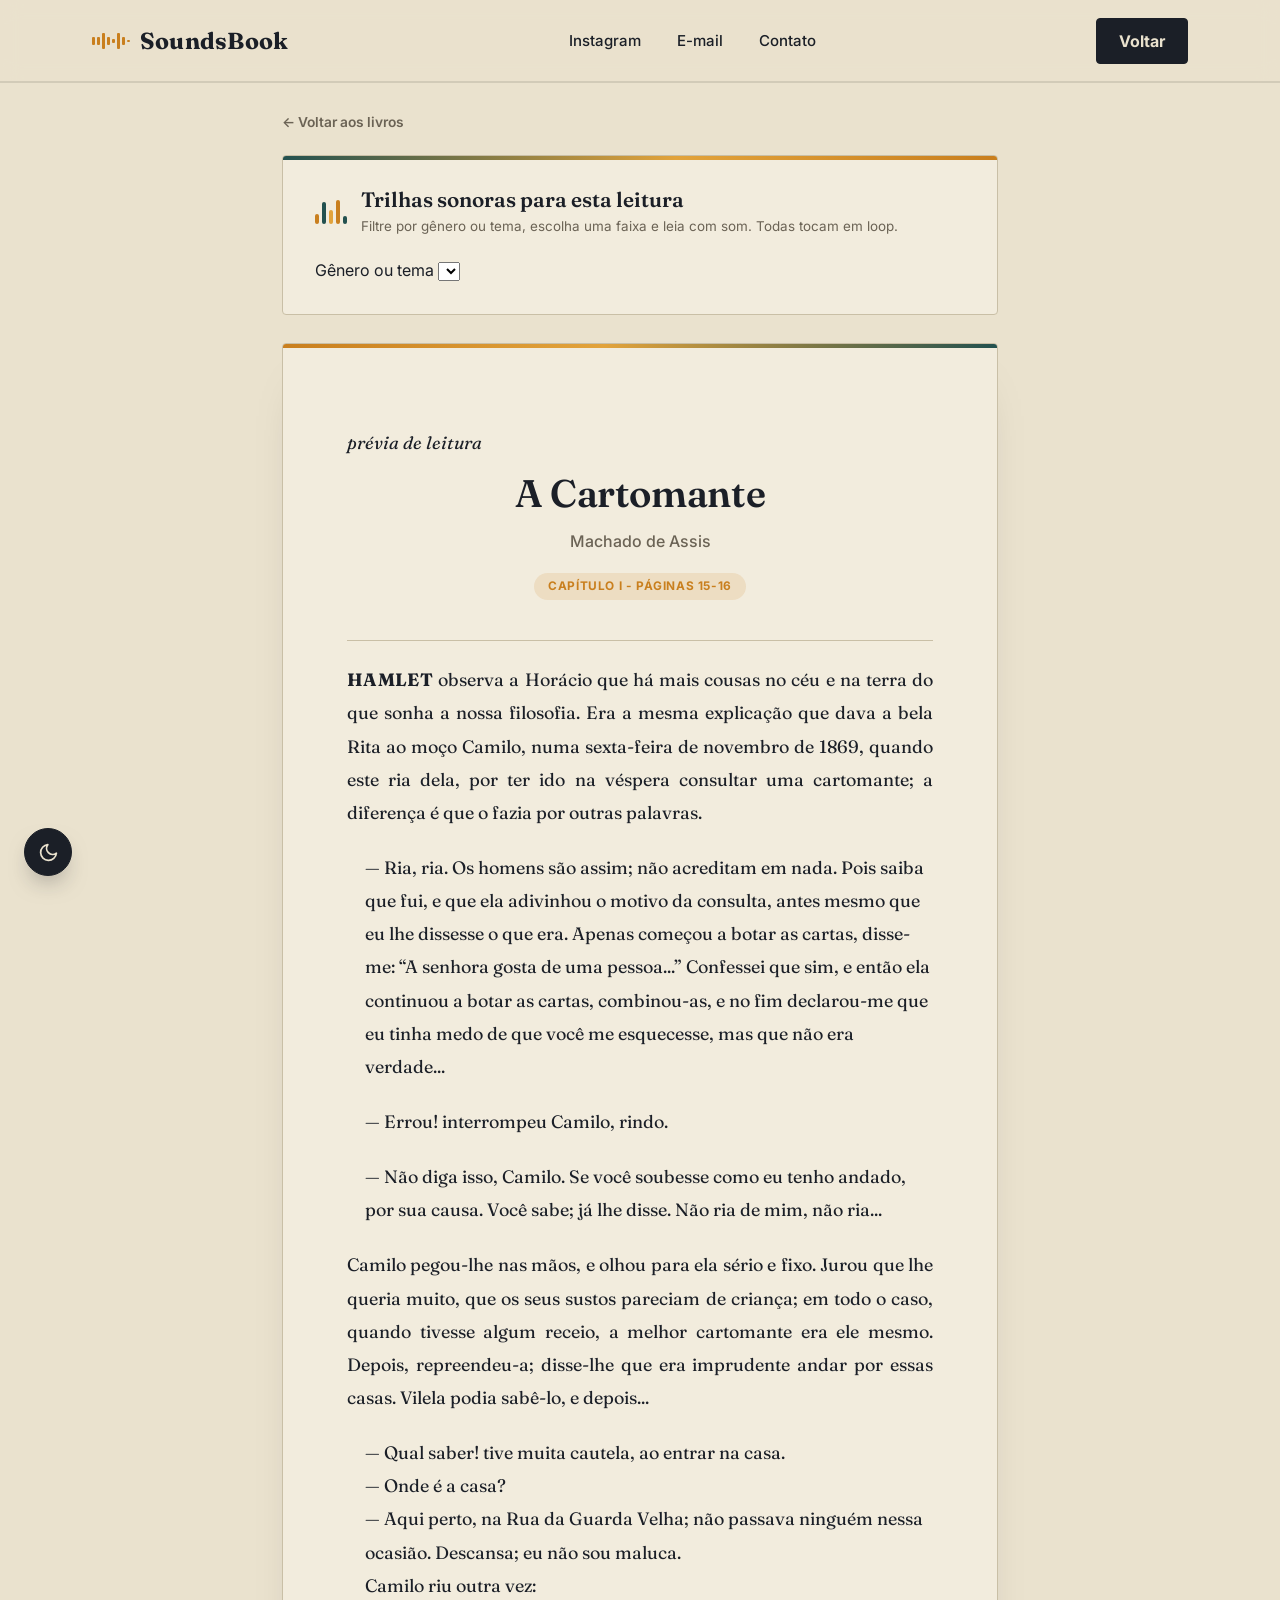
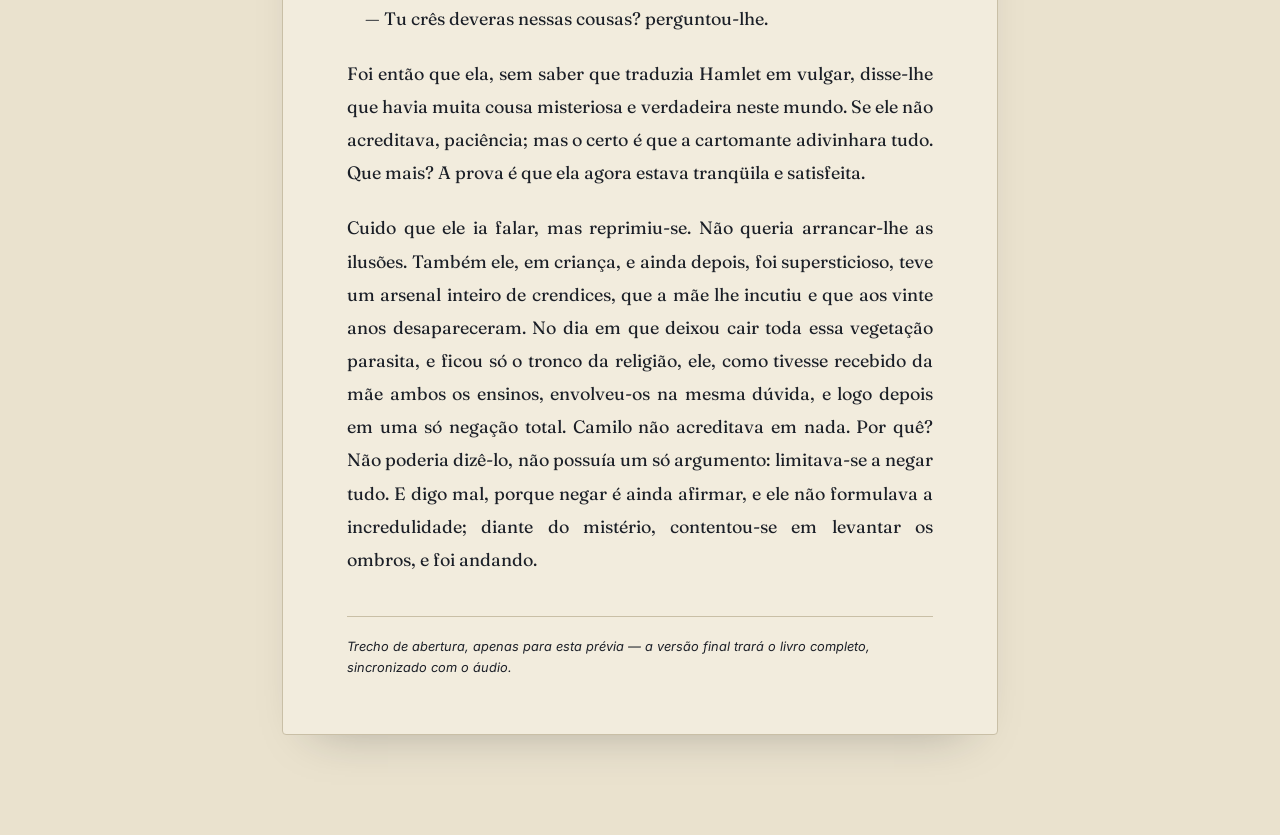
==== commit f0422528: "Enhance audio section with genre filter and layout updates Updated audio section to include genre fi" ====
--- a/cartomante.html
+++ b/cartomante.html
@@ -32,80 +32,21 @@
         <div class="pagina_leitura">
             <a href="previa.html" class="trecho_voltar">&larr; Voltar aos livros</a>
 
-            <section class="audios" aria-labelledby="audiosTitulo">
+            <section class="audios" aria-labelledby="audiosTitulo" data-sugerido="suspense">
                 <div class="audios_cabecalho">
                     <span class="audios_icone" aria-hidden="true"><span></span><span></span><span></span><span></span><span></span></span>
                     <div>
                         <h2 class="audios_titulo" id="audiosTitulo">Trilhas sonoras para esta leitura</h2>
-                        <p class="audios_sub">Escolha uma faixa e leia com som. Todas tocam em loop.</p>
+                        <p class="audios_sub">Filtre por gênero ou tema, escolha uma faixa e leia com som. Todas tocam em loop.</p>
                     </div>
                 </div>
 
-                <div class="audios_grade">
-                    <div class="audio_player">
-                        <button class="audio_botao" type="button" aria-label="Tocar Faixa 01">
-                            <span class="audio_icone audio_icone_play">&#9658;</span>
-                            <span class="audio_icone audio_icone_pause">&#10074;&#10074;</span>
-                        </button>
-                        <div class="audio_texto">
-                            <span class="audio_faixa_nome">Faixa 01</span>
-                            <span class="audio_autor">Autor desconhecido</span>
-                        </div>
-                        <span class="audio_ondas" aria-hidden="true"><span></span><span></span><span></span><span></span></span>
-                        <audio class="audio_elemento" loop preload="none">
-                            <source src="faixa1.mp4" type="audio/mp4">
-                            Seu navegador não suporta o elemento de áudio.
-                        </audio>
-                    </div>
+                <div class="audios_filtro">
+                    <label class="audios_filtro_rotulo" for="seletorGenero">Gênero ou tema</label>
+                    <select class="audios_select" id="seletorGenero"></select>
+                </div>
 
-                    <div class="audio_player">
-                        <button class="audio_botao" type="button" aria-label="Tocar Faixa 02">
-                            <span class="audio_icone audio_icone_play">&#9658;</span>
-                            <span class="audio_icone audio_icone_pause">&#10074;&#10074;</span>
-                        </button>
-                        <div class="audio_texto">
-                            <span class="audio_faixa_nome">Faixa 02</span>
-                            <span class="audio_autor">Autor desconhecido</span>
-                        </div>
-                        <span class="audio_ondas" aria-hidden="true"><span></span><span></span><span></span><span></span></span>
-                        <audio class="audio_elemento" loop preload="none">
-                            <source src="Faixa2.mp4" type="audio/mp4">
-                            Seu navegador não suporta o elemento de áudio.
-                        </audio>
-                    </div>
-
-                    <div class="audio_player">
-                        <button class="audio_botao" type="button" aria-label="Tocar Faixa 03">
-                            <span class="audio_icone audio_icone_play">&#9658;</span>
-                            <span class="audio_icone audio_icone_pause">&#10074;&#10074;</span>
-                        </button>
-                        <div class="audio_texto">
-                            <span class="audio_faixa_nome">Faixa 03</span>
-                            <span class="audio_autor">Criado por - <strong>Jaqueline01</strong></span>
-                        </div>
-                        <span class="audio_ondas" aria-hidden="true"><span></span><span></span><span></span><span></span></span>
-                        <audio class="audio_elemento" loop preload="none">
-                            <source src="jaque.mp4" type="audio/mp4">
-                            Seu navegador não suporta o elemento de áudio.
-                        </audio>
-                    </div>
-
-                    <div class="audio_player">
-                        <button class="audio_botao" type="button" aria-label="Tocar Faixa 04">
-                            <span class="audio_icone audio_icone_play">&#9658;</span>
-                            <span class="audio_icone audio_icone_pause">&#10074;&#10074;</span>
-                        </button>
-                        <div class="audio_texto">
-                            <span class="audio_faixa_nome">Faixa 04</span>
-                            <span class="audio_autor">Criado por - <strong>Jesse Gallagher</strong></span>
-                        </div>
-                        <span class="audio_ondas" aria-hidden="true"><span></span><span></span><span></span><span></span></span>
-                        <audio class="audio_elemento" loop preload="none">
-                            <source src="Spirit%20of%20Fire%20-%20Jesse%20Gallagher.mp3" type="audio/mpeg">
-                            Seu navegador não suporta o elemento de áudio.
-                        </audio>
-                    </div>
-                </div>
+                <div class="audios_grade" id="audiosGrade" aria-live="polite"></div>
             </section>
 
             <article class="trecho">
@@ -141,6 +82,7 @@
         </div>
     </main>
 
+    <script src="faixas_dados.js" defer></script>
     <script src="leitura.js" defer></script>
     <script src="topo.js" defer></script>
 </body>
--- a/leitura.css
+++ b/leitura.css
@@ -0,0 +1,843 @@
+@charset 'UTF-8';
+
+* {
+    margin: 0;
+    padding: 0;
+    box-sizing: border-box;
+}
+
+html {
+    scroll-behavior: smooth;
+}
+
+body {
+    font-family: 'Inter', sans-serif;
+    background: #EAE2CE;
+    color: #1B1f27;
+    line-height: 1.5;
+    -webkit-font-smoothing: antialiased;
+}
+
+a {
+    color: inherit;
+    text-decoration: none;
+}
+
+ul {
+    list-style: none;
+}
+
+header {
+    position: fixed;
+    top: 0;
+    left: 0;
+    right: 0;
+    z-index: 100;
+    background-color: rgba(234, 226, 206, 0.8);
+    backdrop-filter: blur(10px);
+    border-bottom: 1px solid rgba(0, 0, 0, 0.1);
+    box-shadow: inset 0 -1px 0 rgba(0, 0, 0, 0.1);
+}
+
+nav {
+    display: flex;
+    justify-content: space-between;
+    align-items: center;
+    padding: 18px 32px;
+    max-width: 1160px;
+    margin: 0 auto;
+}
+
+.logo {
+    font-family: 'Fraunces', serif;
+    font-weight: 700;
+    font-size: 1.45rem;
+    letter-spacing: 0.01em;
+    display: flex;
+    align-items: center;
+    gap: 10px;
+    color: #1B1f27;
+}
+
+.logo_icone {
+    display: flex;
+    align-items: center;
+    gap: 2px;
+    height: 18px;
+}
+
+.logo_icone span {
+    width: 3px;
+    background: #c97f1e;
+    border-radius: 1px;
+}
+
+.ler {
+    background: #1b1f27;
+    color: #EAE2CE;
+    padding: 10px 22px;
+    border-radius: 4px;
+    font-weight: bold;
+    border: 1px solid #1b1f27;
+}
+
+.ler:hover {
+    background: transparent;
+    color: #1b1f27;
+    font-weight: normal;
+    transition: all 0.3s ease-in-out;
+}
+
+.menu {
+    display: flex;
+    gap: 36px;
+    font-size: 0.94rem;
+    font-weight: 500;
+}
+
+.menu a {
+    position: relative;
+    padding: 4px 0;
+    color: #1B1f27;
+}
+
+.menu a::after {
+    content: '';
+    position: absolute;
+    left: 0;
+    bottom: 0;
+    width: 0;
+    height: 1.5px;
+    background-color: #c97f1e;
+    transition: width 0.3s ease;
+}
+
+.menu a:hover::after {
+    width: 100%;
+}
+
+/* ===== PÁGINA DE LEITURA ===== */
+main {
+    padding-top: 109px;
+}
+
+.pagina_leitura {
+    max-width: 780px;
+    margin: 0 auto;
+    padding: 0 32px 100px;
+}
+
+.trecho_voltar {
+    display: inline-flex;
+    align-items: center;
+    gap: 6px;
+    font-family: 'Inter', sans-serif;
+    font-size: 0.86rem;
+    font-weight: 600;
+    color: #6B6355;
+    margin-bottom: 22px;
+    transition: color 0.2s ease;
+}
+
+.trecho_voltar:hover {
+    color: #1b1f27;
+}
+
+/* ===== TRILHAS SONORAS (PLAYER DE ÁUDIO) ===== */
+.audios {
+    background: #F2ECDD;
+    border: 1px solid #C9BFA6;
+    border-radius: 4px;
+    padding: 32px;
+    margin-bottom: 28px;
+    position: relative;
+    overflow: hidden;
+}
+
+.audios::before {
+    content: '';
+    position: absolute;
+    top: 0;
+    left: 0;
+    right: 0;
+    height: 4px;
+    background: linear-gradient(90deg, #23514F, #E2A33B 55%, #C97F1E);
+}
+
+.audios_cabecalho {
+    display: flex;
+    align-items: center;
+    gap: 14px;
+    margin-bottom: 22px;
+}
+
+.audios_icone {
+    flex: 0 0 auto;
+    display: flex;
+    align-items: flex-end;
+    gap: 3px;
+    height: 24px;
+}
+
+.audios_icone span {
+    width: 4px;
+    background: #C97F1E;
+    border-radius: 2px;
+}
+
+.audios_icone span:nth-child(1) {
+    height: 10px;
+}
+
+.audios_icone span:nth-child(2) {
+    height: 22px;
+    background: #23514F;
+}
+
+.audios_icone span:nth-child(3) {
+    height: 14px;
+    background: #E2A33B;
+}
+
+.audios_icone span:nth-child(4) {
+    height: 24px;
+}
+
+.audios_icone span:nth-child(5) {
+    height: 8px;
+    background: #23514F;
+}
+
+.audios_titulo {
+    font-family: 'Fraunces', serif;
+    font-weight: 600;
+    font-size: 1.3rem;
+    line-height: 1.2;
+    color: #1b1f27;
+}
+
+.audios_sub {
+    margin-top: 3px;
+    font-size: 0.84rem;
+    color: #6B6355;
+}
+
+.audios_grade {
+    display: grid;
+    grid-template-columns: repeat(2, 1fr);
+    gap: 14px;
+}
+
+.audio_player {
+    display: flex;
+    align-items: center;
+    gap: 14px;
+    padding: 16px 18px;
+    background: #EAE2CE;
+    border: 1px solid #C9BFA6;
+    border-radius: 4px;
+    cursor: pointer;
+    transition: background 0.25s ease, border-color 0.25s ease, transform 0.2s ease, box-shadow 0.25s ease;
+}
+
+.audio_player:hover {
+    border-color: #C97F1E;
+    transform: translateY(-2px);
+}
+
+.audio_botao {
+    flex: 0 0 auto;
+    width: 46px;
+    height: 46px;
+    border-radius: 50%;
+    border: 1.5px solid #1b1f27;
+    background: transparent;
+    color: #1b1f27;
+    cursor: pointer;
+    display: flex;
+    align-items: center;
+    justify-content: center;
+    transition: background 0.2s ease, color 0.2s ease, border-color 0.2s ease;
+}
+
+.audio_player:hover .audio_botao {
+    background: #1b1f27;
+    color: #EAE2CE;
+}
+
+.audio_icone {
+    display: block;
+    line-height: 1;
+    font-size: 0.85rem;
+}
+
+.audio_icone_play {
+    margin-left: 3px;
+}
+
+.audio_icone_pause {
+    display: none;
+    font-size: 0.72rem;
+    letter-spacing: -1px;
+}
+
+.audio_texto {
+    flex: 1;
+    min-width: 0;
+    display: flex;
+    flex-direction: column;
+    gap: 2px;
+}
+
+.audio_faixa_nome {
+    font-size: 0.72rem;
+    font-weight: 700;
+    letter-spacing: 0.06em;
+    text-transform: uppercase;
+    color: #C97F1E;
+}
+
+.audio_autor {
+    font-family: 'Fraunces', serif;
+    font-size: 0.98rem;
+    line-height: 1.3;
+    color: #1b1f27;
+    overflow-wrap: anywhere;
+}
+
+.audio_autor strong {
+    font-weight: 600;
+}
+
+.audio_ondas {
+    flex: 0 0 auto;
+    display: flex;
+    align-items: flex-end;
+    gap: 2px;
+    height: 20px;
+    width: 22px;
+}
+
+.audio_ondas span {
+    width: 3px;
+    height: 4px;
+    background: #C9BFA6;
+    border-radius: 1px;
+    transition: background 0.25s ease;
+}
+
+.audio_player.tocando {
+    background: #1b1f27;
+    border-color: #1b1f27;
+    box-shadow: 0 14px 28px -18px rgba(27, 31, 39, 0.6);
+}
+
+.audio_player.tocando .audio_botao {
+    background: #E2A33B;
+    border-color: #E2A33B;
+    color: #1b1f27;
+}
+
+.audio_player.tocando .audio_icone_play {
+    display: none;
+}
+
+.audio_player.tocando .audio_icone_pause {
+    display: block;
+}
+
+.audio_player.tocando .audio_faixa_nome {
+    color: #E2A33B;
+}
+
+.audio_player.tocando .audio_autor {
+    color: #EAE2CE;
+}
+
+.audio_player.tocando .audio_ondas span {
+    background: #E2A33B;
+    animation: onda 0.9s ease-in-out infinite;
+}
+
+.audio_player.tocando .audio_ondas span:nth-child(2) {
+    animation-delay: 0.15s;
+}
+
+.audio_player.tocando .audio_ondas span:nth-child(3) {
+    animation-delay: 0.3s;
+}
+
+.audio_player.tocando .audio_ondas span:nth-child(4) {
+    animation-delay: 0.45s;
+}
+
+@keyframes onda {
+    0%, 100% {
+        height: 4px;
+    }
+    50% {
+        height: 20px;
+    }
+}
+
+@media (prefers-reduced-motion: reduce) {
+    .audio_player,
+    .audio_player.tocando .audio_ondas span {
+        animation: none;
+        transition: none;
+    }
+}
+
+/* ===== CARTÃO DO TRECHO ===== */
+.trecho {
+    background: #F2ECDD;
+    border: 1px solid #C9BFA6;
+    border-radius: 4px;
+    padding: 56px 64px;
+    box-shadow: 0 24px 48px -32px rgba(27, 31, 39, 0.35);
+    position: relative;
+    overflow: hidden;
+}
+
+.trecho::before {
+    content: '';
+    position: absolute;
+    top: 0;
+    left: 0;
+    right: 0;
+    height: 4px;
+    background: linear-gradient(90deg, #C97F1E, #E2A33B 45%, #23514F);
+}
+
+.trecho_leitura {
+    font-family: 'Fraunces', serif;
+    font-style: italic;
+    font-size: 0.98rem;
+    color: #23514F;
+    text-align: center;
+    margin-bottom: 6px;
+}
+
+.trecho h1 {
+    font-family: 'Fraunces', serif;
+    font-weight: 600;
+    font-size: 2.4rem;
+    letter-spacing: -0.01em;
+    text-align: center;
+}
+
+.trecho h3 {
+    font-family: 'Inter', sans-serif;
+    font-weight: 500;
+    font-size: 1rem;
+    color: #6B6355;
+    text-align: center;
+    margin-top: 6px;
+}
+
+.trecho_info {
+    display: block;
+    width: fit-content;
+    margin: 20px auto 0;
+    font-family: 'Inter', sans-serif;
+    font-size: 0.74rem;
+    font-weight: 700;
+    letter-spacing: 0.05em;
+    text-transform: uppercase;
+    color: #C97F1E;
+    background: rgba(201, 127, 30, 0.14);
+    padding: 5px 14px;
+    border-radius: 20px;
+}
+
+.trecho h4 {
+    font-family: 'Fraunces', serif;
+    font-style: italic;
+    font-weight: 600;
+    font-size: 1.2rem;
+    color: #1b1f27;
+    text-align: center;
+    margin-top: 44px;
+    padding-top: 28px;
+    border-top: 1px solid #C9BFA6;
+}
+
+.trecho p {
+    font-family: 'Fraunces', serif;
+    font-size: 1.12rem;
+    line-height: 1.85;
+    color: #1B1f27;
+    text-align: justify;
+    hyphens: auto;
+    margin-top: 22px;
+}
+
+.trecho p:first-of-type {
+    margin-top: 26px;
+}
+
+.trecho p.trecho_dialogo {
+    text-align: left;
+    hyphens: none;
+    margin-left: 18px;
+}
+
+.trecho p.trecho_versos {
+    text-align: left;
+    hyphens: none;
+    padding-left: 22px;
+    border-left: 2px solid #E2A33B;
+    font-style: italic;
+}
+
+.trecho_divisor {
+    border: none;
+    border-top: 1px solid #C9BFA6;
+    margin-top: 40px;
+}
+
+.trecho p strong {
+    font-weight: 700;
+    letter-spacing: 0.02em;
+}
+
+.versiculo {
+    font-family: 'Inter', sans-serif;
+    font-weight: 700;
+    font-size: 0.7rem;
+    color: #C97F1E;
+    margin-right: 4px;
+}
+
+.trecho_fonte {
+    font-family: 'Inter', sans-serif !important;
+    font-style: italic;
+    font-size: 0.8rem !important;
+    line-height: 1.6 !important;
+    color: #9B9273;
+    text-align: left !important;
+    margin-top: 40px !important;
+    padding-top: 20px;
+    border-top: 1px solid #C9BFA6;
+}
+
+/* ===== PÁGINA DE FAIXAS ===== */
+.faixas_intro {
+    text-align: center;
+    max-width: 620px;
+    margin: 0 auto 36px;
+}
+
+.faixas_kicker {
+    font-family: 'Fraunces', serif;
+    font-style: italic;
+    font-size: 1.02rem;
+    color: #23514F;
+    margin-bottom: 10px;
+}
+
+.faixas_intro h1 {
+    font-family: 'Fraunces', serif;
+    font-weight: 600;
+    font-size: clamp(1.9rem, 4vw, 2.6rem);
+    line-height: 1.15;
+    letter-spacing: -0.01em;
+}
+
+.faixas_texto {
+    margin-top: 16px;
+    font-size: 1.02rem;
+    line-height: 1.6;
+    color: #6B6355;
+}
+
+/* ===== BOTÃO DO MODO ESCURO ===== */
+.modo_botao {
+    position: fixed;
+    left: 24px;
+    bottom: 24px;
+    width: 48px;
+    height: 48px;
+    border-radius: 50%;
+    border: 1.5px solid #1b1f27;
+    background: #1b1f27;
+    color: #EAE2CE;
+    display: flex;
+    align-items: center;
+    justify-content: center;
+    cursor: pointer;
+    z-index: 90;
+    box-shadow: 0 12px 26px -12px rgba(27, 31, 39, 0.65);
+    transition: background 0.25s ease, color 0.25s ease, border-color 0.25s ease, transform 0.2s ease;
+}
+
+.modo_botao:hover {
+    background: #E2A33B;
+    border-color: #E2A33B;
+    color: #1b1f27;
+    transform: translateY(-2px);
+}
+
+.modo_botao:focus-visible {
+    outline: 2px solid #C97F1E;
+    outline-offset: 3px;
+}
+
+.modo_botao svg {
+    width: 21px;
+    height: 21px;
+    display: block;
+}
+
+.modo_botao .icone_sol {
+    display: none;
+}
+
+html.escuro .modo_botao .icone_sol {
+    display: block;
+}
+
+html.escuro .modo_botao .icone_lua {
+    display: none;
+}
+
+/* ===== MODO ESCURO (páginas de leitura) ===== */
+html.escuro {
+    color-scheme: dark;
+}
+
+html.escuro body {
+    background: #14181F;
+    color: #EAE2CE;
+}
+
+body,
+header,
+.trecho,
+.audios {
+    transition: background-color 0.3s ease, color 0.3s ease, border-color 0.3s ease;
+}
+
+html.escuro header {
+    background-color: rgba(20, 24, 31, 0.85);
+    border-bottom: 1px solid rgba(234, 226, 206, 0.12);
+    box-shadow: inset 0 -1px 0 rgba(234, 226, 206, 0.06);
+}
+
+html.escuro .logo,
+html.escuro .menu a {
+    color: #EAE2CE;
+}
+
+html.escuro .ler {
+    background: #EAE2CE;
+    color: #14181F;
+    border-color: #EAE2CE;
+}
+
+html.escuro .ler:hover {
+    background: transparent;
+    color: #EAE2CE;
+}
+
+html.escuro .modo_botao {
+    background: #EAE2CE;
+    border-color: #EAE2CE;
+    color: #14181F;
+}
+
+html.escuro .modo_botao:hover {
+    background: #E2A33B;
+    border-color: #E2A33B;
+}
+
+html.escuro .trecho_voltar {
+    color: #9BA3B4;
+}
+
+html.escuro .trecho_voltar:hover {
+    color: #EAE2CE;
+}
+
+/* trilhas sonoras */
+html.escuro .audios {
+    background: #1E2430;
+    border-color: #3A4150;
+}
+
+html.escuro .audios_titulo {
+    color: #F3EEE0;
+}
+
+html.escuro .audios_sub {
+    color: #9BA3B4;
+}
+
+html.escuro .audio_player {
+    background: #171C26;
+    border-color: #3A4150;
+}
+
+html.escuro .audio_player:hover {
+    border-color: #E2A33B;
+}
+
+html.escuro .audio_botao {
+    border-color: #EAE2CE;
+    color: #EAE2CE;
+}
+
+html.escuro .audio_player:hover .audio_botao {
+    background: #EAE2CE;
+    color: #14181F;
+}
+
+html.escuro .audio_faixa_nome {
+    color: #E2A33B;
+}
+
+html.escuro .audio_autor {
+    color: #EAE2CE;
+}
+
+html.escuro .audio_ondas span {
+    background: #3A4150;
+}
+
+html.escuro .audio_player.tocando {
+    background: #2A3243;
+    border-color: #E2A33B;
+}
+
+html.escuro .audio_player.tocando .audio_botao {
+    background: #E2A33B;
+    border-color: #E2A33B;
+    color: #14181F;
+}
+
+html.escuro .audio_player.tocando .audio_ondas span {
+    background: #E2A33B;
+}
+
+/* trecho do livro */
+html.escuro .trecho {
+    background: #1E2430;
+    border-color: #3A4150;
+    box-shadow: 0 24px 48px -32px rgba(0, 0, 0, 0.7);
+}
+
+html.escuro .trecho_leitura {
+    color: #7FB8B2;
+}
+
+html.escuro .trecho h1 {
+    color: #F3EEE0;
+}
+
+html.escuro .trecho h3 {
+    color: #9BA3B4;
+}
+
+html.escuro .trecho_info {
+    color: #E2A33B;
+    background: rgba(226, 163, 59, 0.16);
+}
+
+html.escuro .trecho h4 {
+    color: #F3EEE0;
+    border-top-color: #3A4150;
+}
+
+html.escuro .trecho p {
+    color: #E4DCC8;
+}
+
+html.escuro .trecho p strong {
+    color: #F3EEE0;
+}
+
+html.escuro .versiculo {
+    color: #E2A33B;
+}
+
+html.escuro .trecho_divisor {
+    border-top-color: #3A4150;
+}
+
+html.escuro .trecho p.trecho_fonte {
+    color: #8A90A0;
+    border-top-color: #3A4150;
+}
+
+@media (prefers-reduced-motion: reduce) {
+    body,
+    header,
+    .trecho,
+    .audios,
+    .modo_botao {
+        transition: none;
+    }
+}
+
+/* ===== RESPONSIVO ===== */
+@media (max-width: 900px) {
+    .menu {
+        display: none;
+    }
+
+    .trecho {
+        padding: 40px 28px;
+    }
+
+    .trecho h1 {
+        font-size: 1.9rem;
+    }
+}
+
+@media (max-width: 640px) {
+    .audios_grade {
+        grid-template-columns: 1fr;
+    }
+}
+
+@media (max-width: 560px) {
+    .pagina_leitura {
+        padding: 0 20px 70px;
+    }
+
+    .audios {
+        padding: 26px 18px;
+    }
+
+    .audios_titulo {
+        font-size: 1.15rem;
+    }
+
+    .audio_player {
+        padding: 14px;
+        gap: 12px;
+    }
+
+    .audio_botao {
+        width: 42px;
+        height: 42px;
+    }
+
+    .trecho {
+        padding: 32px 20px;
+    }
+
+    .trecho p {
+        text-align: left;
+        hyphens: none;
+    }
+}
+
+@media (max-width: 560px) {
+    .modo_botao {
+        left: 16px;
+        bottom: 16px;
+        width: 44px;
+        height: 44px;
+    }
+}
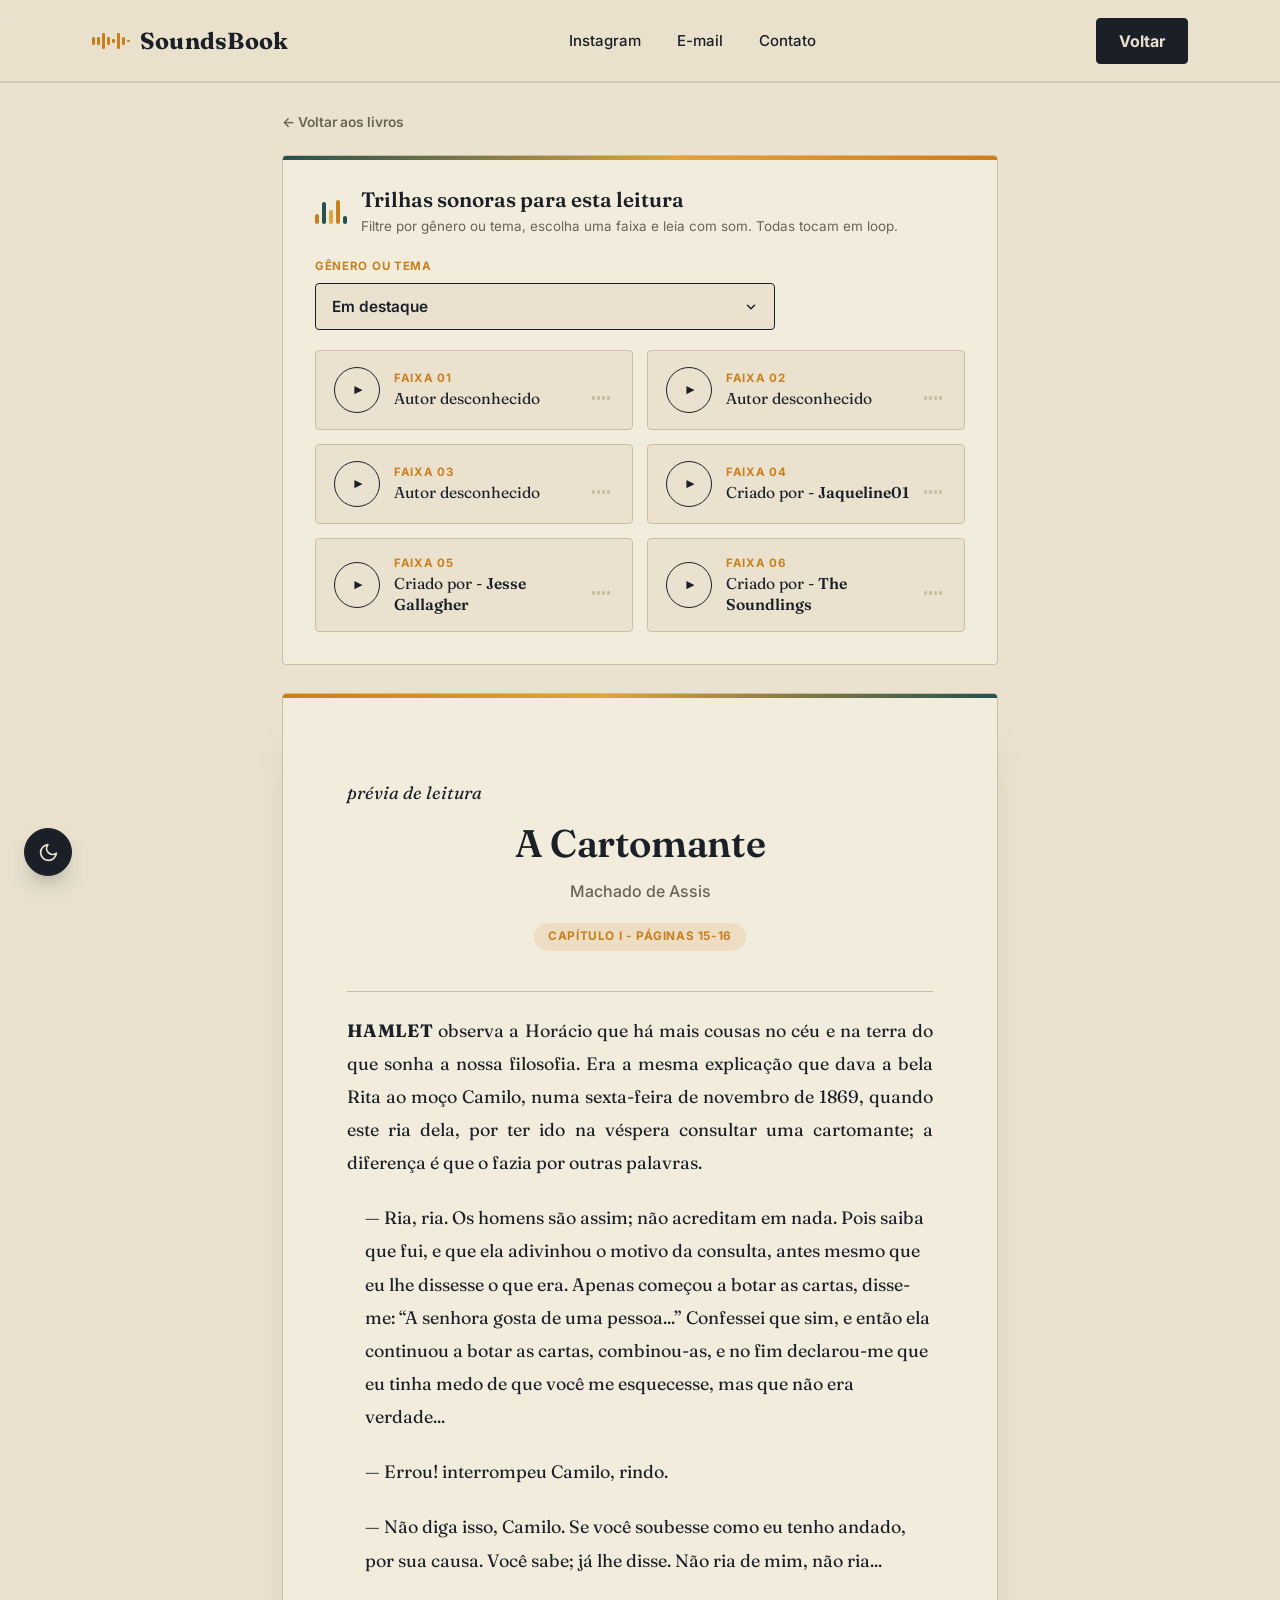
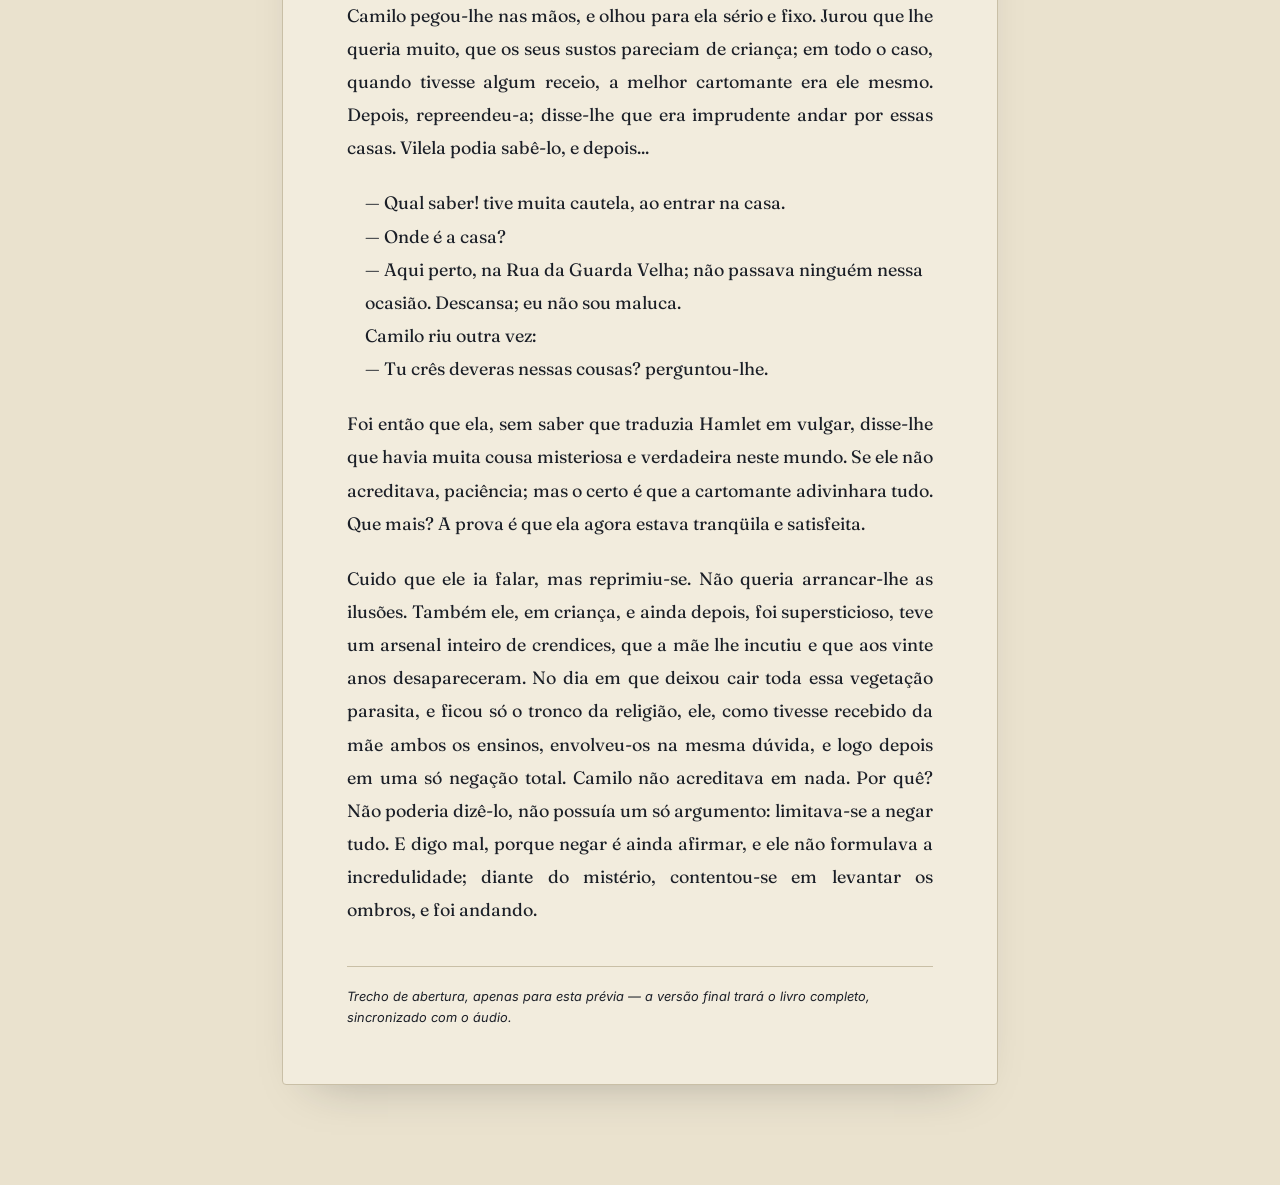
==== commit f566e870: "Fix HTML structure and add Google Tag Manager" ====
--- a/cartomante.html
+++ b/cartomante.html
@@ -27,6 +27,14 @@
             <a href="https://ariel1315.github.io/SoundsBook/index.html" class="ler">Voltar</a>
         </nav>
     </header>
+
+    <script async src="https://www.googletagmanager.com/gtm.js?id=GTM-5FBL8KGS"></script>
+    <script>
+      window.dataLayer = window.dataLayer || [];
+      function gtag(){dataLayer.push(arguments);}
+      gtag('js', new Date());
+    </script>
+
 
     <main>
         <div class="pagina_leitura">
--- a/leitura.css
+++ b/leitura.css
@@ -386,6 +386,91 @@
         animation: none;
         transition: none;
     }
+}
+
+/* ===== FILTRO DE GÊNERO / TEMA ===== */
+.audios_filtro {
+    margin-bottom: 20px;
+}
+
+.audios_filtro_rotulo {
+    display: block;
+    margin-bottom: 8px;
+    font-size: 0.72rem;
+    font-weight: 700;
+    letter-spacing: 0.06em;
+    text-transform: uppercase;
+    color: #C97F1E;
+}
+
+.audios_select {
+    -webkit-appearance: none;
+    appearance: none;
+    display: block;
+    width: 100%;
+    max-width: 460px;
+    padding: 13px 46px 13px 16px;
+    font-family: 'Inter', sans-serif;
+    font-size: 0.96rem;
+    font-weight: 600;
+    color: #1b1f27;
+    background-color: #EAE2CE;
+    background-image: url("data:image/svg+xml,%3Csvg xmlns='http://www.w3.org/2000/svg' viewBox='0 0 24 24' fill='none' stroke='%231b1f27' stroke-width='2.5' stroke-linecap='round' stroke-linejoin='round'%3E%3Cpath d='M6 9l6 6 6-6'/%3E%3C/svg%3E");
+    background-repeat: no-repeat;
+    background-position: right 16px center;
+    background-size: 14px;
+    border: 1.5px solid #1b1f27;
+    border-radius: 4px;
+    cursor: pointer;
+    transition: border-color 0.2s ease, background-color 0.25s ease, color 0.25s ease;
+}
+
+.audios_select:hover {
+    border-color: #C97F1E;
+}
+
+.audios_select:focus-visible {
+    outline: 2px solid #C97F1E;
+    outline-offset: 2px;
+}
+
+/* faixa ainda sem arquivo ("Em breve") */
+.audio_player.indisponivel {
+    opacity: 0.65;
+    cursor: default;
+    border-style: dashed;
+}
+
+.audio_player.indisponivel:hover {
+    border-color: #C9BFA6;
+    transform: none;
+}
+
+.audio_player.indisponivel .audio_botao {
+    border-color: #C9BFA6;
+    color: #9B9273;
+    cursor: not-allowed;
+}
+
+.audio_player.indisponivel:hover .audio_botao {
+    background: transparent;
+    color: #9B9273;
+}
+
+.audio_breve {
+    flex: 0 0 auto;
+    padding: 4px 9px;
+    font-size: 0.68rem;
+    font-weight: 700;
+    letter-spacing: 0.05em;
+    text-transform: uppercase;
+    color: #23514F;
+    background: rgba(35, 81, 79, 0.12);
+    border-radius: 20px;
+}
+
+.audio_player.erro .audio_autor {
+    color: #B3441F;
 }
 
 /* ===== CARTÃO DO TRECHO ===== */
@@ -719,6 +804,51 @@
     background: #E2A33B;
 }
 
+/* filtro e faixas indisponíveis (modo escuro) */
+html.escuro .audios_select {
+    color: #EAE2CE;
+    background-color: #171C26;
+    background-image: url("data:image/svg+xml,%3Csvg xmlns='http://www.w3.org/2000/svg' viewBox='0 0 24 24' fill='none' stroke='%23EAE2CE' stroke-width='2.5' stroke-linecap='round' stroke-linejoin='round'%3E%3Cpath d='M6 9l6 6 6-6'/%3E%3C/svg%3E");
+    border-color: #3A4150;
+}
+
+html.escuro .audios_select:hover {
+    border-color: #E2A33B;
+}
+
+html.escuro .audios_select option,
+html.escuro .audios_select optgroup {
+    background: #1E2430;
+    color: #EAE2CE;
+}
+
+html.escuro .audios_filtro_rotulo {
+    color: #E2A33B;
+}
+
+html.escuro .audio_player.indisponivel:hover {
+    border-color: #3A4150;
+}
+
+html.escuro .audio_player.indisponivel .audio_botao {
+    border-color: #3A4150;
+    color: #6D7587;
+}
+
+html.escuro .audio_player.indisponivel:hover .audio_botao {
+    background: transparent;
+    color: #6D7587;
+}
+
+html.escuro .audio_breve {
+    color: #7FB8B2;
+    background: rgba(127, 184, 178, 0.14);
+}
+
+html.escuro .audio_player.erro .audio_autor {
+    color: #F08A63;
+}
+
 /* trecho do livro */
 html.escuro .trecho {
     background: #1E2430;
@@ -841,3 +971,9 @@
         height: 44px;
     }
 }
+
+@media (max-width: 560px) {
+    .audios_select {
+        max-width: 100%;
+    }
+}
